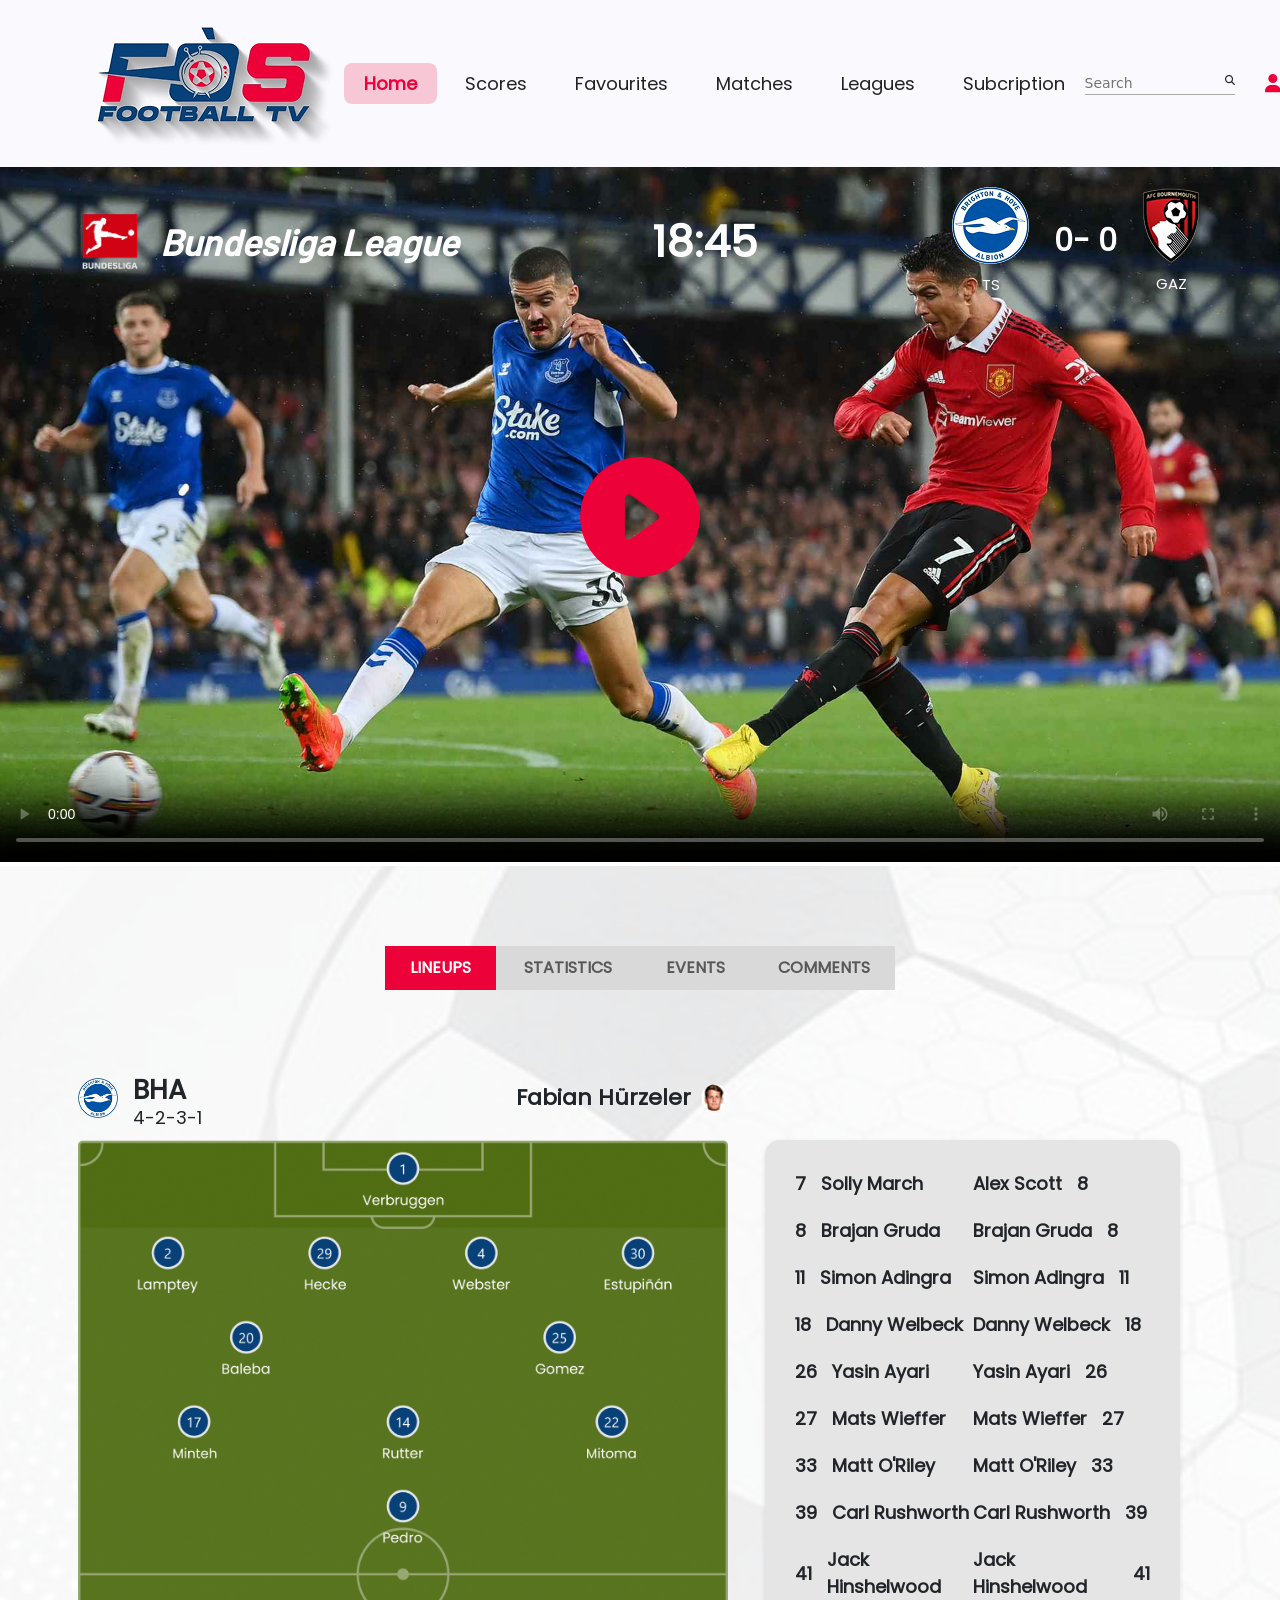
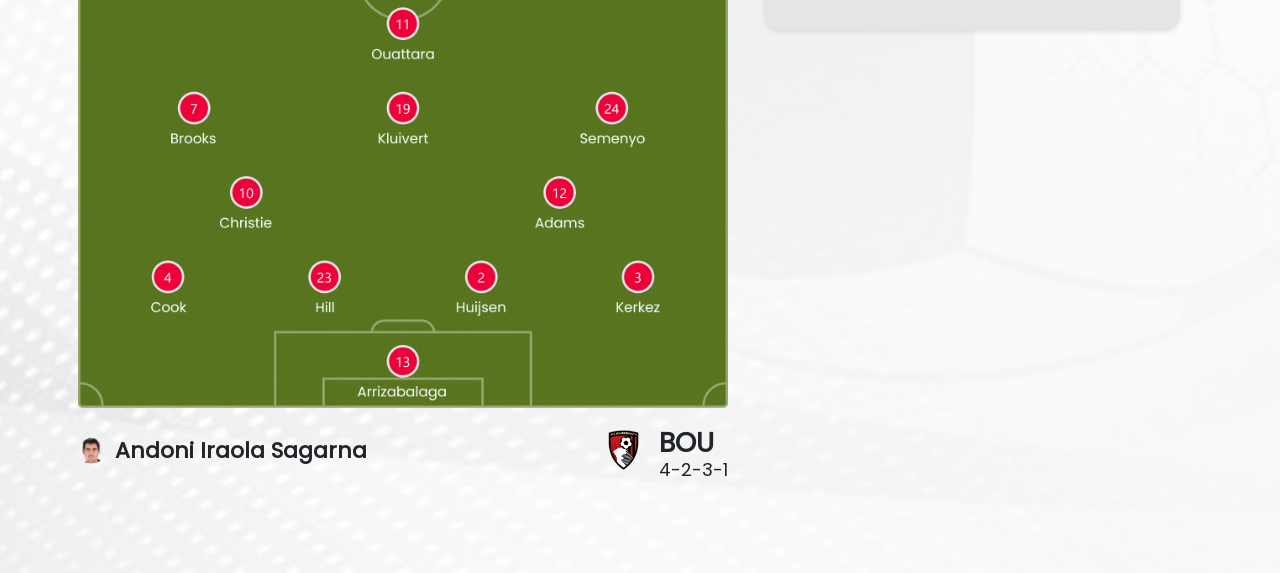
==== single-match.html @ 0f06f554 "added file" ====
<!DOCTYPE html>
<html lang="en">
  <head>
    <meta charset="UTF-8" />
    <meta name="viewport" content="width=device-width, initial-scale=1.0" />

    <title>Document</title>

    <link rel="stylesheet" href="./assets/css/slick.css" />
    <link rel="preconnect" href="https://fonts.googleapis.com" />
    <link rel="preconnect" href="https://fonts.gstatic.com" crossorigin />
    <link
      href="https://fonts.googleapis.com/css2?family=Inter:ital,opsz,wght@0,14..32,100..900;1,14..32,100..900&display=swap"
      rel="stylesheet"
    />
    <link
      rel="stylesheet"
      href="https://cdnjs.cloudflare.com/ajax/libs/font-awesome/6.6.0/css/all.min.css"
      integrity="sha512-Kc323vGBEqzTmouAECnVceyQqyqdsSiqLQISBL29aUW4U/M7pSPA/gEUZQqv1cwx4OnYxTxve5UMg5GT6L4JJg=="
      crossorigin="anonymous"
      referrerpolicy="no-referrer"
    />
    <link rel="stylesheet" href="./assets/css/bootstrap.min.css" />
    <link rel="stylesheet" href="./assets/css/style.css" />
    <link rel="stylesheet" href="./assets/css/responsive.css" />
  </head>
  <body>
    <main>
      <!-- header -->
      <header>
        <div class="container">
          <div class="header-container">
            <img
              src="./assets/images/football-logo.png"
              class="img-fluid"
              alt=""
            />
            <nav>
              <ul>
                <li class="active"><a href="">Home</a></li>
                <li><a href="">Scores</a></li>
                <li><a href="">Favourites</a></li>
                <li><a href="">Matches</a></li>
                <li><a href="">Leagues</a></li>
                <li><a href="">Subcription</a></li>
              </ul>
            </nav>
            <div class="search_area">
              <div class="position-relative">
                <input type="text" class="search-inp" placeholder="Search" />
                <i class="fa-solid fa-search abs-icon"></i>
              </div>
              <a href="" class="auth-login">
                <i class="fa-solid fa-user"></i>
                Login
              </a>
            </div>
          </div>
        </div>
      </header>

      <!-- hero banner -->
      <section class="hero_banner">
        <video
          src="./assets/images/football_video.mp4"
          poster="./assets/images/match.png"
          class="video-area"
          controls
        ></video>
        <!-- Score Area -->
        <div class="team-score-card">
          <div class="league_tournament">
            <img
              src="./assets/images/ger-2.png"
              class="img-fluid team-score-img"
              alt=""
            />
            <p class="tournament_score_name">Bundesliga League</p>
          </div>
          <p class="match_time">18:45</p>
          <div class="score_area">
            <!-- team 1 -->
            <div class="teams_info">
              <img
                src="./assets/images/score-team-1.png"
                class="img-fluid"
                alt=""
              />
              <span>TS</span>
            </div>
            <!-- goals area -->
            <div class="goals_area">
              <p class="goals_text"><span>0</span>- <span>0</span></p>
            </div>
            <!-- team 2 -->
            <div class="teams_info">
              <img
                src="./assets/images/score-team-2.png"
                class="img-fluid"
                alt=""
              />
              <span>GAZ</span>
            </div>
          </div>
        </div>

        <!-- play button -->
        <button class="play-btn"></button>
      </section>

      <!-- player lineups -->
      <section class="lineups_section">
        <div class="container">
          <div class="row">
            <div class="col-12">
              <div class="tabs-btn-2">
                <button class="active">Lineups</button>
                <button>Statistics</button>
                <button>Events</button>
                <button>Comments</button>
              </div>
            </div>
            <div class="col-lg-7 col-12">
              <div class="block_field">
                <div class="team_formation mb-4">
                  <div class="team_placement">
                    <img
                      src="./assets/images/score-team-1.png"
                      class="img-fluid formation_team_img"
                      alt=""
                    />
                    <div>
                      <p class="team_short_name">BHA</p>
                      <p class="team_field_setup">4-2-3-1</p>
                    </div>
                  </div>
                  <div class="player_detail_area">
                    <p class="player_name">Fabian Hürzeler</p>
                    <img
                      src="./assets/images/player-pic.png"
                      class="img-fluid player_img"
                      alt=""
                    />
                  </div>
                </div>
                <img
                  src="./assets/images/field.png"
                  class="field-img img-fluid mb-4"
                  alt=""
                />
                <div class="team_formation mb-4">
                  <div class="player_detail_area">
                    <img
                      src="./assets/images/player-2.png"
                      class="img-fluid player_img"
                      alt=""
                    />
                    <p class="player_name">Andoni Iraola Sagarna</p>
                  </div>
                  <div class="team_placement">
                    <img
                      src="./assets/images/score-team-2.png"
                      class="img-fluid formation_team_img"
                      alt=""
                    />
                    <div>
                      <p class="team_short_name">BOU</p>
                      <p class="team_field_setup">4-2-3-1</p>
                    </div>
                  </div>
                </div>
              </div>
            </div>
            <div class="col-lg-5 col-12 padding-column">
              <div class="combination_block">
                <ul class="players-list">
                  <li>
                    <span>7</span>
                    <span>Solly March</span>
                  </li>
                  <li>
                    <span>8</span>
                    <span>Brajan Gruda</span>
                  </li>
                  <li>
                    <span>11</span>
                    <span>Simon Adingra</span>
                  </li>
                  <li>
                    <span>18</span>
                    <span>Danny Welbeck</span>
                  </li>
                  <li>
                    <span>26</span>
                    <span>Yasin Ayari</span>
                  </li>
                  <li>
                    <span>27</span>
                    <span>Mats Wieffer</span>
                  </li>
                  <li>
                    <span>33</span>
                    <span>Matt O'Riley</span>
                  </li>
                  <li>
                    <span>39</span>
                    <span>Carl Rushworth</span>
                  </li>
                  <li>
                    <span>41</span>
                    <span>Jack Hinshelwood</span>
                  </li>
                </ul>
                <ul class="players-list">
                  <li>
                    <span>Alex Scott</span>
                    <span>8</span>
                  </li>
                  <li>
                    <span>Brajan Gruda</span>
                    <span>8</span>
                  </li>
                  <li>
                    <span>Simon Adingra</span>
                    <span>11</span>
                  </li>
                  <li>
                    <span>Danny Welbeck</span>
                    <span>18</span>
                  </li>
                  <li>
                    <span>Yasin Ayari</span>
                    <span>26</span>
                  </li>
                  <li>
                    <span>Mats Wieffer</span>
                    <span>27</span>
                  </li>
                  <li>
                    <span>Matt O'Riley</span>
                    <span>33</span>
                  </li>
                  <li>
                    <span>Carl Rushworth</span>
                    <span>39</span>
                  </li>
                  <li>
                    <span>Jack Hinshelwood</span>
                    <span>41</span>
                  </li>
                </ul>
              </div>
            </div>
          </div>
        </div>
      </section>
    </main>

    <script src="./assets/js/bootstrap.bundle.min.js"></script>
    <script src="./assets/js/jquery.min.js"></script>
    <script src="./assets/js/slick.min.js"></script>
    <script src="https://maxcdn.bootstrapcdn.com/bootstrap/3.2.0/js/bootstrap.min.js"></script>
    <script src="./assets/js/script.js"></script>
  </body>
</html>
---- assets/css/style.css ----
* {
  padding: 0;
  margin: 0;
  box-sizing: border-box;
}

html {
  font-size: 10px;
  overflow-x: hidden;
}
p,
ul {
  margin: 0;
  padding: 0;
}

@font-face {
  font-family: "poppins";
  src: url(../fonts/Poppins-Regular.ttf);
}

@font-face {
  font-family: "barlow";
  src: url(../fonts/Barlow-Medium.ttf);
}
@font-face {
  font-family: "poppins-bold";
  src: url(../fonts/Poppins-SemiBold.ttf);
}

:root {
  --poppin-font: "poppins";
  --poppin-font-2: "poppins-bold";
  --barlow-font: "barlow";
  --red-color: "#ec0139";
}

@media (min-width: 1600px) {
  .container {
    width: 100%;
    max-width: 1420px;
  }
}

/* matches section */

.matches-section {
  width: 100%;
  background-image: url(../images/football-img.jpg);
  padding: 80px 10px;
  background-position: center;
  background-size: cover;
  background-repeat: no-repeat;
  position: relative;
  z-index: 1;
}

.matches-section::after {
  content: "";
  position: absolute;
  height: 100%;
  width: 100%;
  left: 0;
  top: 0;
  background: #ffffffbd;
  z-index: -1;
}

.match-card {
  padding: 0 40px 30px;
  border: 2.18px solid var(--Red, #ec0139);
  box-shadow: 9px 10px 10.4px 0px #00000040;
  background: var(--Blue, #084178);
  border-radius: 8px;
  margin-right: 20px;
}

.back-image {
  width: 100%;
  position: absolute;
  left: 50%;
  top: 50%;
  transform: translate(-50%, -50%);
  z-index: -1;
}

.live-badge {
  display: flex;
  align-items: center;
  gap: 10px;
  background: var(--Blue, #084178);
  padding: 4px 18px;
  width: fit-content;
  color: #fff;
  font-family: var(--poppin-font);
  font-weight: 500;
  font-size: 20px;
  text-transform: uppercase;
  border-radius: 8px;
}

.heading-text {
  font-family: var(--barlow-font);
  font-weight: 800;
  font-style: italic;
  font-size: 70px;
  text-transform: uppercase;
}

.span-color {
  color: var(--Red, #ec0139) !important;
}

.bottom-para {
  font-family: var(--poppin-font-2);
  font-weight: 500;
  font-size: 22.5px;
}

.btn-area {
  display: flex;
  align-items: center;
  gap: 18px;
}

.btn-area button {
  border: 1px solid var(--Blue, #084178);
  padding: 8px 38px;
  font-family: var(--poppin-font);
  font-weight: 600;
  font-size: 20px;
  text-transform: uppercase;
  border-radius: 8px;
  background: transparent;
  color: #084178;
  opacity: 0.5;
}

.btn-area button.active {
  background: var(--Blue, #084178);
  border: 1.4px solid var(--Red, #ec0139);
  color: #fff;
  opacity: 1;
  transition: all 0.3s linear;
}

.btns-column {
  display: flex;
  justify-content: end;
  align-items: center;
}

.card-header {
  display: flex;
  justify-content: center;
}

.status-badge {
  display: flex;
  justify-content: center;
  width: 100px;
  background: var(--Red, #ec0139);
  padding: 5px 15px;
  font-family: "Inter", sans-serif;
  font-weight: 700;
  font-size: 12px;
  letter-spacing: 1px;
  text-transform: uppercase;
  border-bottom-right-radius: 8px;
  border-bottom-left-radius: 8px;
  color: #fff;
}

.card-matches-area {
  display: flex;
  align-items: center;
  justify-content: space-between;
}

.team-area {
  display: flex;
  flex-direction: column;
  align-items: center;
  gap: 20px;
}

.team-area img {
  height: 120px;
  width: 120px;
  object-fit: contain;
}

.team-name {
  font-family: "Inter", sans-serif;
  font-weight: 700;
  font-size: 15px;
  letter-spacing: 1px;
  color: #fff;
  text-transform: uppercase;
}

.date-area {
  font-family: "Inter", sans-serif;
  font-weight: 700;
  text-align: center;
  letter-spacing: 1px;
  color: #fff;
}
.hour-left-text {
  font-size: 17px;
  color: #fff;
  padding-bottom: 10px;
  border-bottom: 2px solid #fff;
}

.day-left-text {
  font-weight: 700;
  font-size: 12px;
}

/* matches section ends */

/* tournament section */

.tournament-section {
  position: relative;
  padding: 40px 10px;
  z-index: 1;
}

.stripe-img {
  position: absolute;
  top: 50%;
  width: 100%;
  left: 0;
  z-index: -1;
}

.side-bar {
  height: 100%;
  background: #084178;
  border-radius: 8px;
}

.sec-hd {
  font-family: var(--barlow-font);
  font-weight: 800;
  font-style: italic;
  font-size: 64px;
}

.side-bar-header {
  background: #ec0139;
  text-align: center;
  color: #fff;
  padding: 10px 30px;
  border-top-left-radius: 8px;
  border-top-right-radius: 8px;
  font-family: var(--barlow-font);
  font-weight: 700;
  font-style: italic;
  font-size: 18px;
  line-height: 48px;
  letter-spacing: 0%;
  vertical-align: middle;
  text-transform: uppercase;
}

.league-container {
  display: flex;
  align-items: center;
  gap: 20px;
  padding: 15px 20px;
  transition: all 0.3s ease-in;
}

.league-container:hover {
  background: #ec0139;
}

.img-leagues {
  height: 50px;
  width: 50px;
  object-fit: contain;
}

.content_container {
  display: flex;
  flex-direction: column;
}

.league_name {
  font-family: var(--poppin-font);
  font-weight: 600;
  font-size: 14px;
  color: #fff;
  letter-spacing: 1px;
  margin: 0;
}

.league_level {
  color: #d3d3d3;
  font-weight: 500;
}

.search_inp {
  width: 100%;
  padding: 12px 10px;
  border: 1px solid #b1b1b1;
  background: #efefef;
  border-radius: 8px;
  font-size: 14px;
}

.search_inp:focus {
  outline: 2px solid skyblue;
}

.column-details {
  padding: 0 40px;
}

.top_games_block {
  background: #fff;
  box-shadow: 0 0 1px gray;
  border-bottom-right-radius: 8px;
  border-bottom-left-radius: 8px;
}

.side-bar-header-2 {
  display: flex;
  justify-content: flex-start;
}

.game_area {
  display: flex;
  align-items: center;
  justify-content: space-between;
  padding: 10px 30px;
}

.border-class {
  border-bottom: 1px solid rgba(180, 180, 180, 0.685);
}

.border-class:nth-last-child(1) {
  border-bottom: none;
}

.logo_team_area {
  display: flex;
  align-items: center;
  gap: 20px;
}

.team_group {
  display: flex;
  flex-direction: column;
  gap: 10px;
}

.team_name_logo {
  display: flex;
  align-items: center;
  gap: 18px;
}

.img-leagues-2 {
  height: 28px;
  width: 28px;
  object-fit: contain;
}

.logo_game {
  width: 40px;
  height: 40px;
  object-fit: contain;
}

.team_name_logo span {
  font-family: var(--poppin-font);
  font-weight: 400;
  font-size: 16px;
  color: #373737;
}

.tournament_time {
  font-family: var(--poppin-font);
  font-weight: 400;
  font-size: 16px;
  color: #373737;
}

.side-bar-2 {
  background: #efefef;
}

.tab-area {
  display: flex;
  flex-direction: column;
}
.tab-area button {
  border: none;
  text-align: start;
  background: transparent;
  padding: 20px;
  color: #5a5a5a;
  font-family: var(--poppin-font);
  font-weight: 500;
  font-size: 18px;
}

.tab-area button.active {
  background: var(--Blue, #084178);
  box-shadow: 5px 6px 12.2px 0px #00000040;
  color: #fff;
}

.winner {
  font-weight: 700 !important;
}

.result-badge {
  background: var(--Blue, #084178);
  font-family: var(--poppin-font);
  font-weight: 600 !important;
  font-size: 12px;
  text-align: center;
  color: #fff !important;
  padding: 2px 15px;
  text-transform: uppercase;
  border-radius: 5px;
  margin-left: 20px;
}

.icon-search {
  position: absolute;
  right: 20px;
  top: 35%;
  transform: translateY(-50%);
  font-size: 15px;
  color: #b1b1b1;
}
/* tournament section ends */

/* single page */

/* header */

header {
  padding: 10px;
  background: #faf9fe;
  width: 100%;
}

.header-container {
  display: flex;
  align-items: center;
  justify-content: space-between;
}

nav ul {
  display: flex;
  align-items: center;
  gap: 8px;
}

nav ul li {
  list-style: none;
  padding: 7px 20px;
  border-radius: 8px;
}

nav ul li a {
  font-family: var(--poppin-font);
  font-weight: 500;
  font-size: 18px;
  text-decoration: none;
  color: #222222;
}

nav ul li.active {
  background: #ec013933;
}

nav ul li.active a {
  color: var(--Red, #ec0139);
  font-family: var(--poppin-font);
  font-weight: 700;
  font-size: 18px;
}
.search_area {
  display: flex;
  align-items: center;
  gap: 30px;
}
.search-inp {
  border: none;
  width: 150px;
  border-bottom: 1px solid #a8a8a8;
  background: none;
  font-size: 14px;
  color: #656565;
  outline: none;
}

.abs-icon {
  position: absolute;
  right: 0;
  bottom: 10px;
}
.auth-login {
  display: flex;
  gap: 10px;
  align-items: center;
  font-family: var(--poppin-font);
  font-weight: 500;
  font-size: 18px;
  text-decoration: none;
  color: #ec0139;
}

/* hero banner */
.video-area {
  width: 100%;
}
.hero_banner {
  position: relative;
}
.team-score-card {
  width: 100%;
  position: absolute;
  top: 10px;
  display: flex;
  align-items: center;
  justify-content: space-between;
  padding: 10px 80px;
}

.team-score-img {
  height: 60px;
  width: 60px;
  object-fit: contain;
}
.league_tournament {
  display: flex;
  align-items: center;
  gap: 20px;
}
.tournament_score_name {
  font-family: var(--barlow-font);
  font-weight: 700;
  font-style: italic;
  font-size: 36px;
  color: #fff;
}

.match_time {
  font-family: var(--poppin-font);
  font-weight: 600;
  font-size: 43px;
  color: #fff;
}
.score_area {
  display: flex;
  align-items: center;
  gap: 25px;
}

.teams_info {
  display: flex;
  flex-direction: column;
  align-items: center;
  gap: 10px;
}

.teams_info span {
  font-family: var(--poppin-font);
  font-size: 15px;
  color: #fff;
}

.goals_text {
  font-family: var(--poppin-font);
  font-weight: 600;
  font-size: 30px;
  color: #fff;
}

.play-btn {
  position: absolute;
  top: 50%;
  left: 50%;
  transform: translate(-50%, -50%);
  height: 120px;
  width: 120px;
  border-radius: 50%;
  border: none;
  background-image: url(../images/play-btn-img.png);
  background-position: center;
  background-size: cover;
  background-color: transparent;
}

/* team lineups section */
.lineups_section {
  width: 100%;
  background-image: url(../images//football-sec-2.png);
  padding: 80px 10px;
  background-position: center;
  background-size: cover;
  background-repeat: no-repeat;
  position: relative;
  z-index: 1;
}

.team_formation {
  display: flex;
  align-items: center;
  justify-content: space-between;
}

.team_placement {
  display: flex;
  align-items: center;
  gap: 15px;
}
.formation_team_img {
  height: 40px;
  width: 40px;
  object-fit: contain;
}

.team_short_name {
  font-family: var(--poppin-font);
  font-weight: 600;
  font-size: 27px;
}

.team_field_setup {
  font-family: var(--poppin-font);
  font-weight: 400;
  font-size: 18px;
  line-height: 0.8;
}

.player_detail_area {
  display: flex;
  align-items: center;
  gap: 10px;
}

.player_name {
  font-family: var(--poppin-font);
  font-weight: 600;
  font-size: 22px;
}

.player_img {
  height: 27px;
  width: 27px;
  border-radius: 50%;
}
.field-img {
  width: 100%;
}

.tabs-btn-2 {
  background: #d9d9d9;
  margin: auto;
  width: fit-content;
}

.tabs-btn-2 button {
  padding: 10px 25px;
  background: transparent;
  border: none;
  font-family: var(--poppin-font);
  font-weight: 600;
  font-size: 16px;
  color: #585858;
  text-transform: uppercase;
}

.tabs-btn-2 button.active {
  background: var(--Red, #ec0139);
  color: #fff;
}

.tabs-btn-2 {
  margin-bottom: 80px;
}

.combination_block {
  display: flex;
  justify-content: space-between;
  box-shadow: 0px 1.78px 3.55px -1.78px #0000001a;
  box-shadow: 0px 1.78px 5.33px 0px #0000001a;
  background: #e6e5e5;
  padding: 20px 30px;
  border-radius: 15px;
}

.padding-column {
  padding: 70px 30px;
}

.players-list li {
  display: flex;
  align-items: center;
  gap: 15px;
  list-style: none;
  font-family: var(--poppin-font);
  font-weight: 600;
  font-size: 18px;
  padding: 10px 0;
}
/* single page */
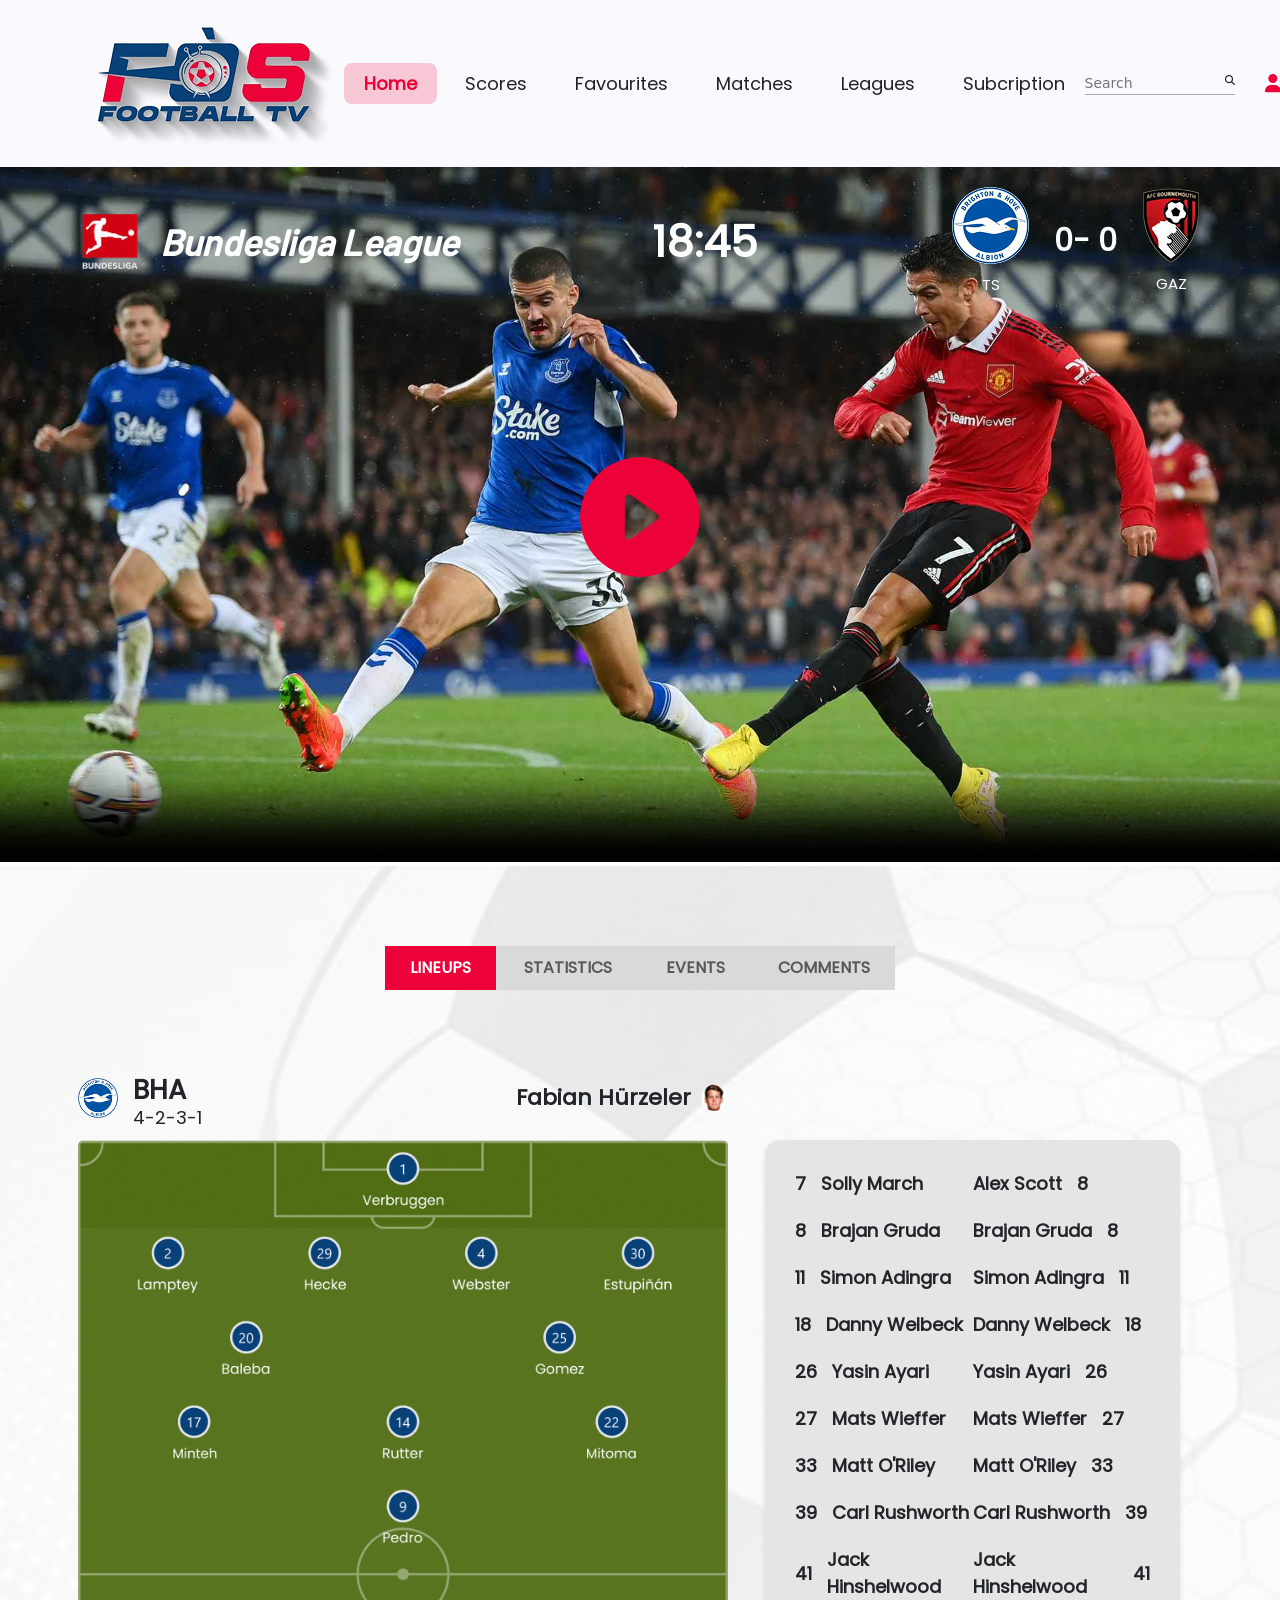
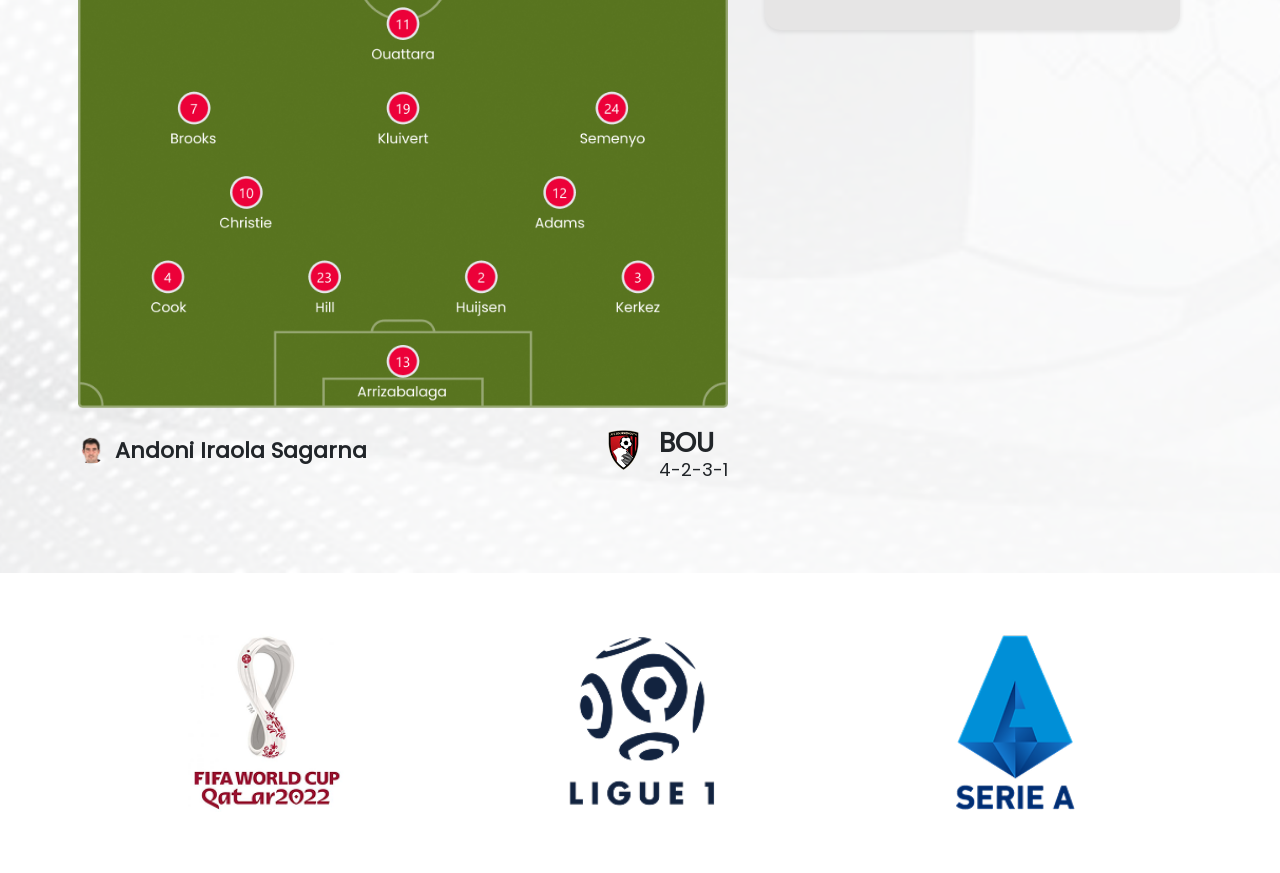
==== commit 42fb70aa: "add brand section" ====
--- a/single-match.html
+++ b/single-match.html
@@ -254,6 +254,20 @@
           </div>
         </div>
       </section>
+
+      <!-- brand -->
+      <section class="brand_section">
+        <div class="brand-slider">
+            <img src="./assets/images/bundesliga.png" class="img-fluid brand-img" alt="" />
+            <img src="./assets/images/fifa-world-cup-qatar-20229564.png" class="img-fluid brand-img" alt="" />
+            <img src="./assets/images/ligue-brand.png" class="img-fluid brand-img" alt="" />
+            <img src="./assets/images/series-a-brand.png" class="img-fluid brand-img" alt="" />
+            <img src="./assets/images/laliga-brand.png" class="img-fluid brand-img" alt="" />
+            <img src="./assets/images/ligue-brand.png" class="img-fluid brand-img" alt="" />
+            <img src="./assets/images/bundesliga.png" class="img-fluid brand-img" alt="" />
+            <img src="./assets/images/fifa-world-cup-qatar-20229564.png" class="img-fluid brand-img" alt="" />
+        </div>
+      </section>
     </main>
 
     <script src="./assets/js/bootstrap.bundle.min.js"></script>
--- a/assets/css/style.css
+++ b/assets/css/style.css
@@ -715,4 +715,14 @@
   font-size: 18px;
   padding: 10px 0;
 }
+
+.brand_section {
+  padding: 60px 80px;
+}
+
+.brand-img {
+  height: 180px;
+  width: 220px;
+  object-fit: contain;
+}
 /* single page */
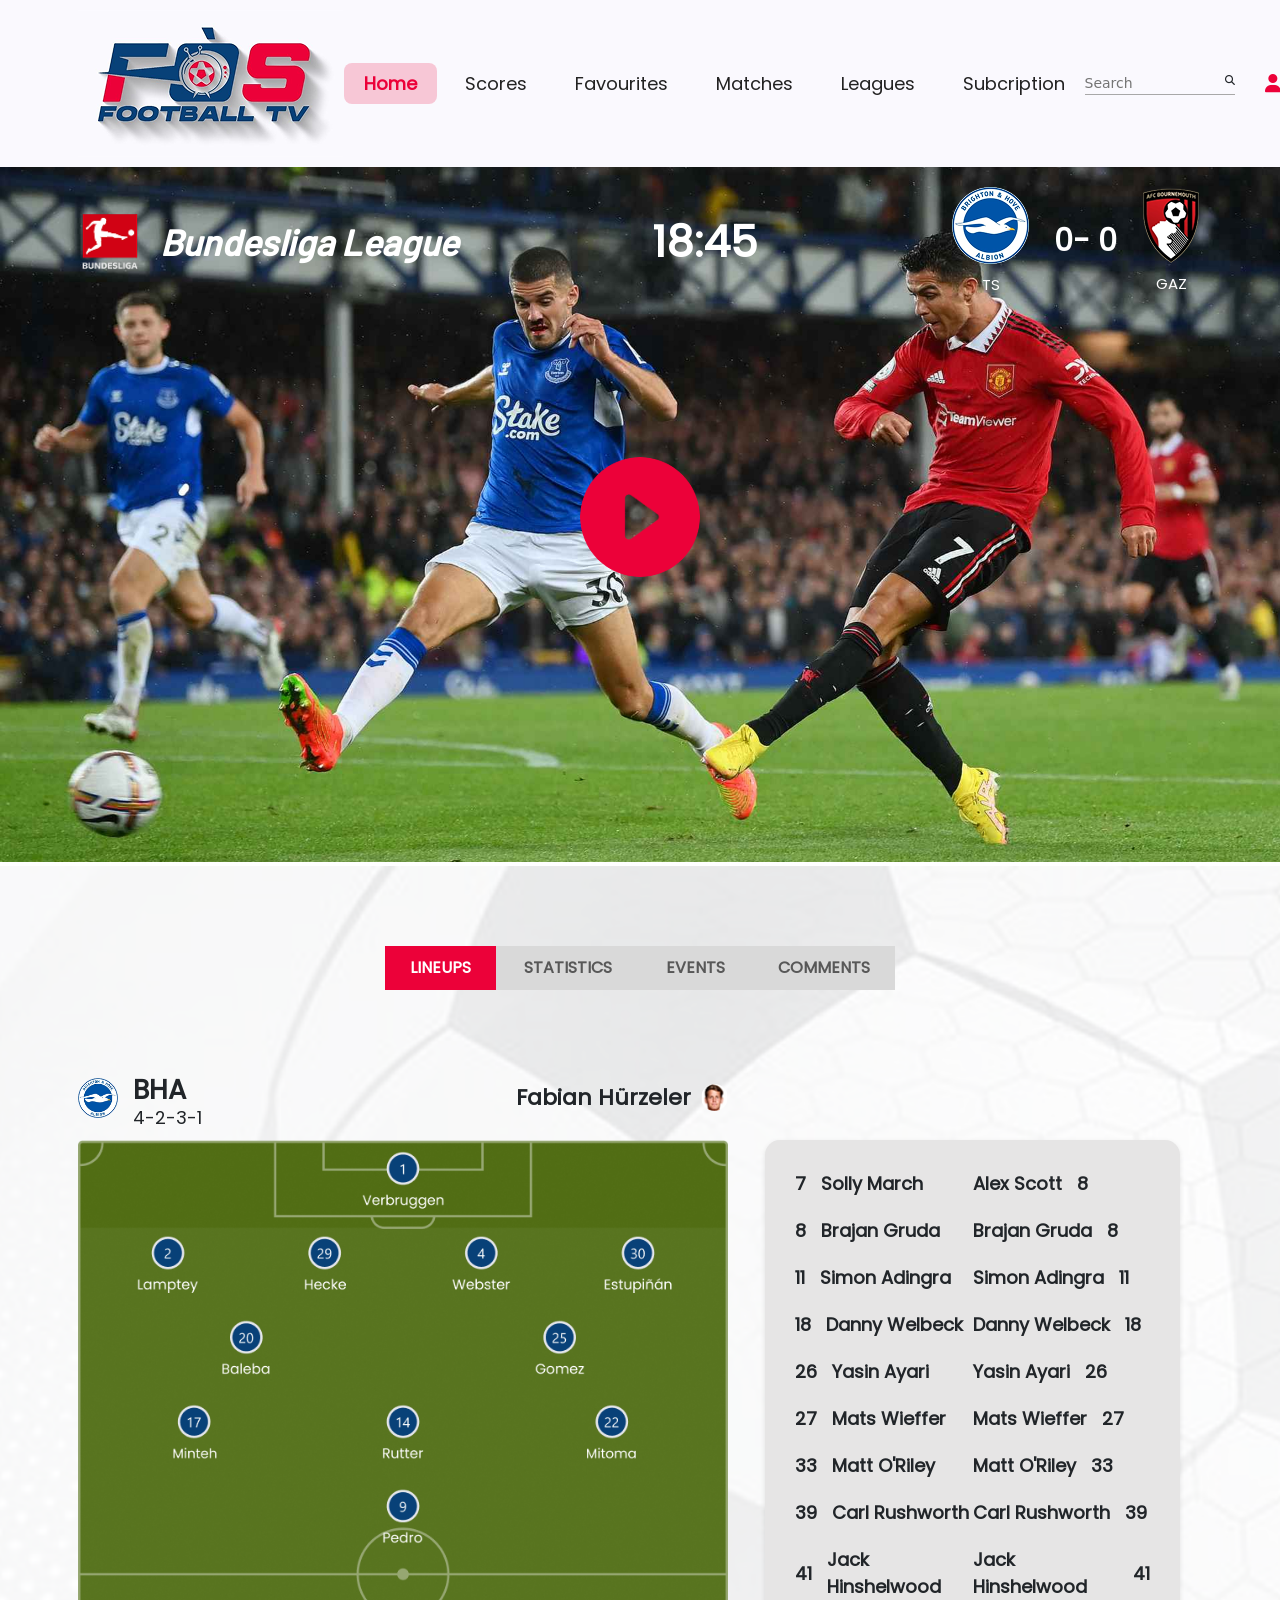
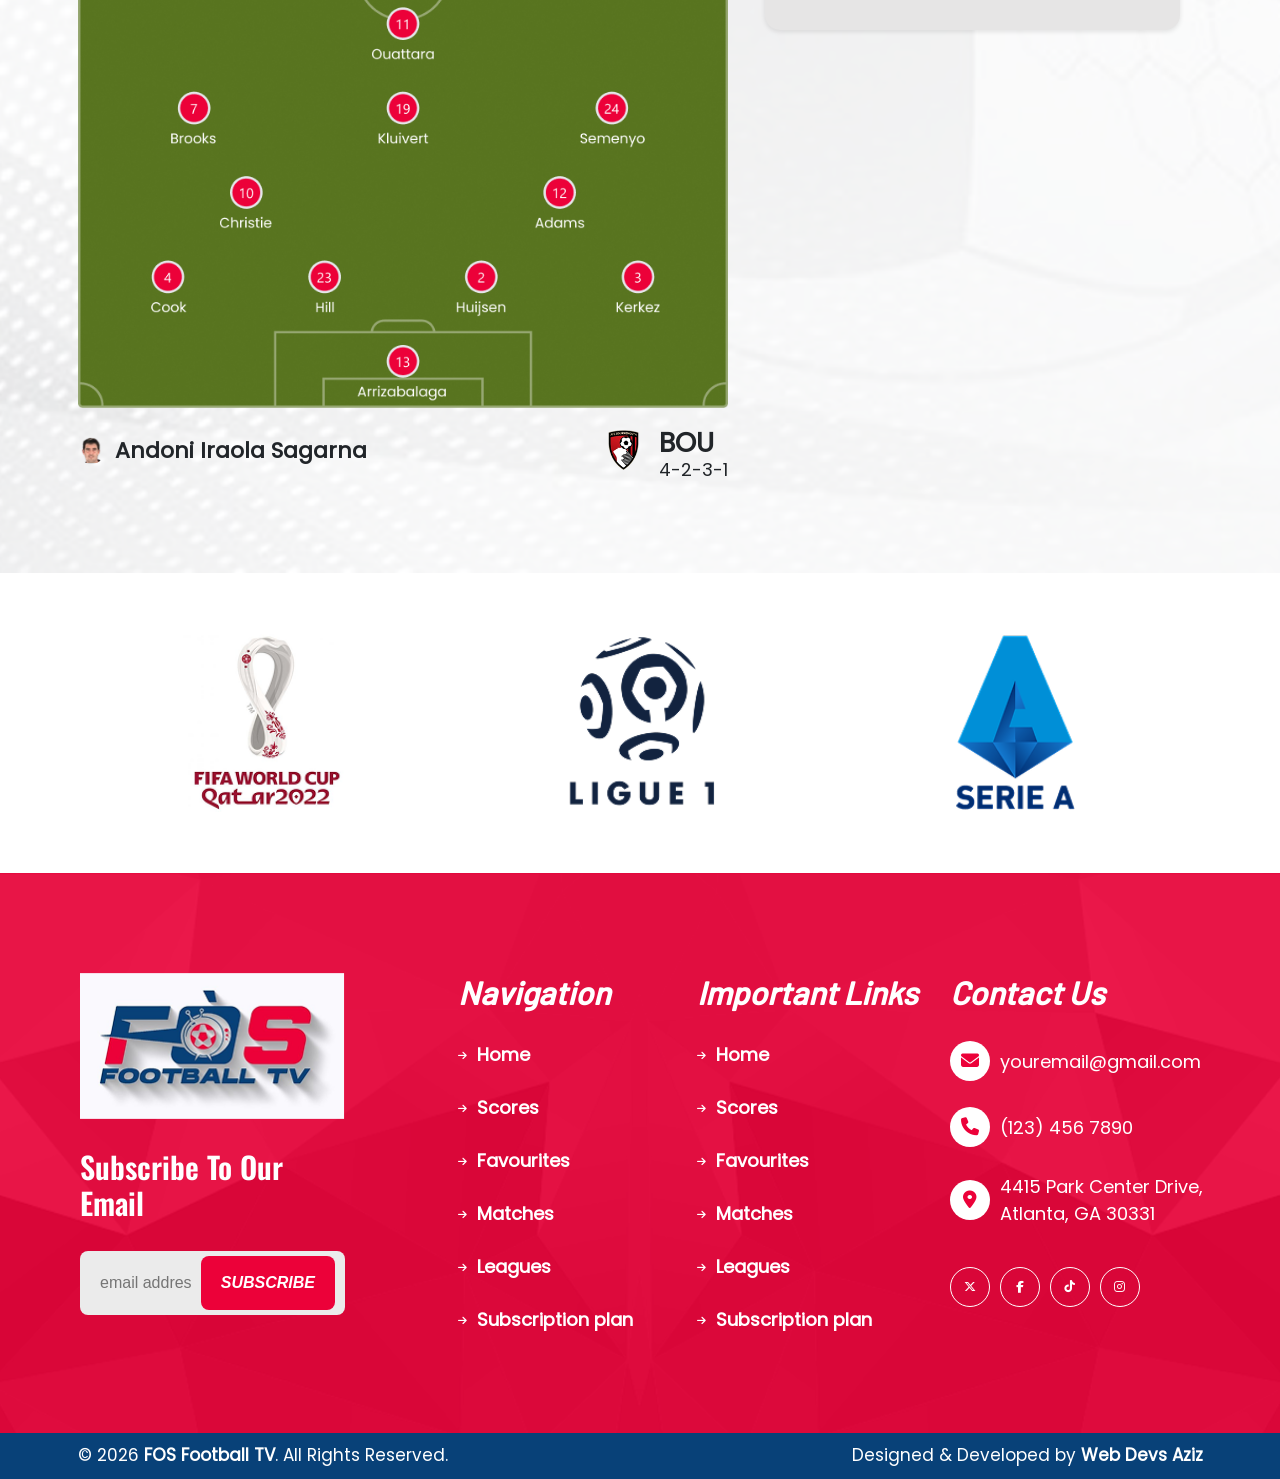
==== commit 425cf595: "added changes" ====
--- a/single-match.html
+++ b/single-match.html
@@ -11,6 +11,10 @@
     <link rel="preconnect" href="https://fonts.gstatic.com" crossorigin />
     <link
       href="https://fonts.googleapis.com/css2?family=Inter:ital,opsz,wght@0,14..32,100..900;1,14..32,100..900&display=swap"
+      rel="stylesheet"
+    />
+    <link
+      href="https://fonts.googleapis.com/css2?family=Oswald:wght@200..700&display=swap"
       rel="stylesheet"
     />
     <link
@@ -65,7 +69,6 @@
           src="./assets/images/football_video.mp4"
           poster="./assets/images/match.png"
           class="video-area"
-          controls
         ></video>
         <!-- Score Area -->
         <div class="team-score-card">
@@ -106,6 +109,10 @@
 
         <!-- play button -->
         <button class="play-btn"></button>
+
+        <div class="audio_player">
+
+        </div>
       </section>
 
       <!-- player lineups -->
@@ -258,16 +265,220 @@
       <!-- brand -->
       <section class="brand_section">
         <div class="brand-slider">
-            <img src="./assets/images/bundesliga.png" class="img-fluid brand-img" alt="" />
-            <img src="./assets/images/fifa-world-cup-qatar-20229564.png" class="img-fluid brand-img" alt="" />
-            <img src="./assets/images/ligue-brand.png" class="img-fluid brand-img" alt="" />
-            <img src="./assets/images/series-a-brand.png" class="img-fluid brand-img" alt="" />
-            <img src="./assets/images/laliga-brand.png" class="img-fluid brand-img" alt="" />
-            <img src="./assets/images/ligue-brand.png" class="img-fluid brand-img" alt="" />
-            <img src="./assets/images/bundesliga.png" class="img-fluid brand-img" alt="" />
-            <img src="./assets/images/fifa-world-cup-qatar-20229564.png" class="img-fluid brand-img" alt="" />
+          <img
+            src="./assets/images/bundesliga.png"
+            class="img-fluid brand-img"
+            alt=""
+          />
+          <img
+            src="./assets/images/fifa-world-cup-qatar-20229564.png"
+            class="img-fluid brand-img"
+            alt=""
+          />
+          <img
+            src="./assets/images/ligue-brand.png"
+            class="img-fluid brand-img"
+            alt=""
+          />
+          <img
+            src="./assets/images/series-a-brand.png"
+            class="img-fluid brand-img"
+            alt=""
+          />
+          <img
+            src="./assets/images/laliga-brand.png"
+            class="img-fluid brand-img"
+            alt=""
+          />
+          <img
+            src="./assets/images/ligue-brand.png"
+            class="img-fluid brand-img"
+            alt=""
+          />
+          <img
+            src="./assets/images/bundesliga.png"
+            class="img-fluid brand-img"
+            alt=""
+          />
+          <img
+            src="./assets/images/fifa-world-cup-qatar-20229564.png"
+            class="img-fluid brand-img"
+            alt=""
+          />
         </div>
       </section>
+
+      <!-- footer -->
+      <footer>
+        <div class="footer-main">
+          <div class="container">
+            <div class="row">
+              <div class="col-lg-3 columns-ft">
+                <img
+                  src="./assets/images/football-logo.png"
+                  class="img-fluid mb-5"
+                  alt=""
+                />
+                <h4 class="sub-hd mb-5">Subscribe to Our Email</h4>
+                <form>
+                  <div class="input-footer">
+                    <input type="email" placeholder="email address" required />
+                    <button>Subscribe</button>
+                  </div>
+                </form>
+              </div>
+              <div class="col-lg-3 column-position">
+                <div>
+                  <h3 class="ft-col-hd mb-5">Navigation</h3>
+                  <ul class="ft-nav-links">
+                    <li>
+                      <a href=""
+                        ><i class="fa-solid fa-arrow-right"></i>
+                        <span>Home</span></a
+                      >
+                    </li>
+                    <li>
+                      <a href=""
+                        ><i class="fa-solid fa-arrow-right"></i>
+                        <span>Scores</span></a
+                      >
+                    </li>
+                    <li>
+                      <a href=""
+                        ><i class="fa-solid fa-arrow-right"></i>
+                        <span>Favourites</span></a
+                      >
+                    </li>
+                    <li>
+                      <a href=""
+                        ><i class="fa-solid fa-arrow-right"></i>
+                        <span>Matches</span></a
+                      >
+                    </li>
+                    <li>
+                      <a href=""
+                        ><i class="fa-solid fa-arrow-right"></i>
+                        <span>Leagues</span></a
+                      >
+                    </li>
+                    <li>
+                      <a href=""
+                        ><i class="fa-solid fa-arrow-right"></i>
+                        <span>Subscription plan</span></a
+                      >
+                    </li>
+                  </ul>
+                </div>
+              </div>
+              <div class="col-lg-3 column-position">
+                <div>
+                  <h3 class="ft-col-hd mb-5">Important Links</h3>
+                  <ul class="ft-nav-links">
+                    <li>
+                      <a href=""
+                        ><i class="fa-solid fa-arrow-right"></i>
+                        <span>Home</span></a
+                      >
+                    </li>
+                    <li>
+                      <a href=""
+                        ><i class="fa-solid fa-arrow-right"></i>
+                        <span>Scores</span></a
+                      >
+                    </li>
+                    <li>
+                      <a href=""
+                        ><i class="fa-solid fa-arrow-right"></i>
+                        <span>Favourites</span></a
+                      >
+                    </li>
+                    <li>
+                      <a href=""
+                        ><i class="fa-solid fa-arrow-right"></i>
+                        <span>Matches</span></a
+                      >
+                    </li>
+                    <li>
+                      <a href=""
+                        ><i class="fa-solid fa-arrow-right"></i>
+                        <span>Leagues</span></a
+                      >
+                    </li>
+                    <li>
+                      <a href=""
+                        ><i class="fa-solid fa-arrow-right"></i>
+                        <span>Subscription plan</span></a
+                      >
+                    </li>
+                  </ul>
+                </div>
+              </div>
+              <div class="col-lg-3 column-position">
+                <div>
+                  <h3 class="ft-col-hd mb-5">Contact Us</h3>
+                  <ul class="ft-nav-links ft-nav-links-2">
+                    <li>
+                      <a href="mailto:youremail@gmail.com">
+                        <span class="icon-social"
+                          ><i class="fa-solid fa-envelope"></i
+                        ></span>
+                        <span>youremail@gmail.com</span>
+                      </a>
+                    </li>
+                    <li>
+                      <a href="tel:(123) 456 7890">
+                        <span class="icon-social"
+                          ><i class="fa-solid fa-phone"></i
+                        ></span>
+                        <span>(123) 456 7890</span>
+                      </a>
+                    </li>
+                    <li>
+                      <a href="">
+                        <span class="icon-social"
+                          ><i class="fa-solid fa-location-dot"></i
+                        ></span>
+                        <span
+                          >4415 Park Center Drive,<br />
+                          Atlanta, GA 30331</span
+                        >
+                      </a>
+                    </li>
+                  </ul>
+                  <div class="social-icons-list">
+                    <a href=""><i class="fa-brands fa-x-twitter"></i></a>
+                    <a href=""><i class="fa-brands fa-facebook-f"></i></a>
+                    <a href=""><i class="fa-brands fa-tiktok"></i></a>
+                    <a href=""><i class="fa-brands fa-instagram"></i></a>
+                  </div>
+                </div>
+              </div>
+            </div>
+          </div>
+        </div>
+        <div class="footer-bottom">
+          <div class="container">
+            <div class="row">
+              <div class="col-12">
+                <div class="footer-bottom-row">
+                  <p class="footer-bt-text">
+                    ©
+                    <script>
+                      document.write(new Date().getFullYear());
+                    </script>
+                    <span class="span-text-2">FOS Football TV</span>. All Rights
+                    Reserved.
+                  </p>
+                  <p class="footer-bt-text">
+                    Designed & Developed by
+                    <span class="span-text-2">Web Devs Aziz</span>
+                  </p>
+                </div>
+              </div>
+            </div>
+          </div>
+        </div>
+      </footer>
     </main>
 
     <script src="./assets/js/bootstrap.bundle.min.js"></script>
--- a/assets/css/style.css
+++ b/assets/css/style.css
@@ -8,6 +8,7 @@
   font-size: 10px;
   overflow-x: hidden;
 }
+
 p,
 ul {
   margin: 0;
@@ -725,4 +726,156 @@
   width: 220px;
   object-fit: contain;
 }
-/* single page */
+
+/* footer */
+.footer-main {
+  padding: 100px 0;
+  background: var(--Red, #ec0139);
+  background-image: url(../images/bg-pattern.png.png);
+  background-size: cover;
+  background-position: bottom;
+}
+
+.sub-hd {
+  font-family: "Oswald", sans-serif;
+  font-weight: 600;
+  font-size: 30px;
+  text-transform: capitalize;
+  color: #fff;
+}
+
+.input-footer {
+  display: flex;
+  align-items: center;
+  gap: 10px;
+  background: #ebebeb;
+  padding: 5px 10px;
+  padding-left: 20px;
+  border-radius: 8px;
+}
+.input-footer input {
+  height: 48px;
+  width: 80%;
+  font-size: 16px;
+  font-weight: 400;
+  font-family: sans-serif;
+  border: none;
+  outline: none;
+  background: transparent;
+}
+
+.input-footer button {
+  background: var(--Red, #ec0139);
+  padding: 15px 20px;
+  border: none;
+  border-radius: 8px;
+  font-family: sans-serif;
+  font-weight: 800;
+  font-style: italic;
+  font-size: 16px;
+  text-transform: uppercase;
+  color: #fff;
+}
+.columns-ft {
+  padding: 0 10px;
+}
+.ft-col-hd {
+  font-family: var(--barlow-font);
+  font-weight: 700;
+  font-style: italic;
+  font-size: 32px;
+  color: #fff;
+}
+.ft-nav-links {
+  display: flex;
+  flex-direction: column;
+  gap: 26px;
+}
+.ft-nav-links li {
+  list-style: none;
+}
+
+.ft-nav-links li a {
+  display: flex;
+  align-items: center;
+  gap: 10px;
+  font-family: var(--poppin-font);
+  font-weight: 600;
+  font-size: 18px;
+  color: #fff;
+  text-decoration: none;
+}
+
+.ft-nav-links-2 li a {
+  font-weight: 400 !important;
+}
+
+.ft-nav-links li a i {
+  font-size: 10px;
+}
+
+.icon-social {
+  background: #fff;
+  height: 40px;
+  width: 40px;
+  border-radius: 50%;
+  display: flex;
+  align-items: center;
+  justify-content: center;
+  color: var(--Red, #ec0139);
+}
+
+.icon-social i {
+  font-size: 18px !important;
+}
+
+.social-icons-list {
+  display: flex;
+  align-items: center;
+  gap: 10px;
+  margin-top: 40px;
+}
+
+.social-icons-list a {
+  display: flex;
+  align-items: center;
+  justify-content: center;
+  height: 40px;
+  width: 40px;
+  border: 1px solid #fff;
+  border-radius: 50%;
+  color: #fff;
+  font-size: 12px;
+  text-decoration: none;
+}
+
+.column-position {
+  display: flex;
+  flex-direction: column;
+  align-items: end;
+}
+
+.footer-bottom {
+  background: var(--Blue, #084178);
+  padding: 10px 0;
+}
+
+.footer-bt-text {
+  font-family: var(--poppin-font);
+  font-weight: 300;
+  font-size: 17px;
+  color: #fff;
+}
+
+.footer-bt-text .span-text-2 {
+  font-weight: 700 !important;
+}
+
+.footer-bottom-row {
+  display: flex;
+  align-items: center;
+  justify-content: space-between;
+}
+
+
+/* single page ends */
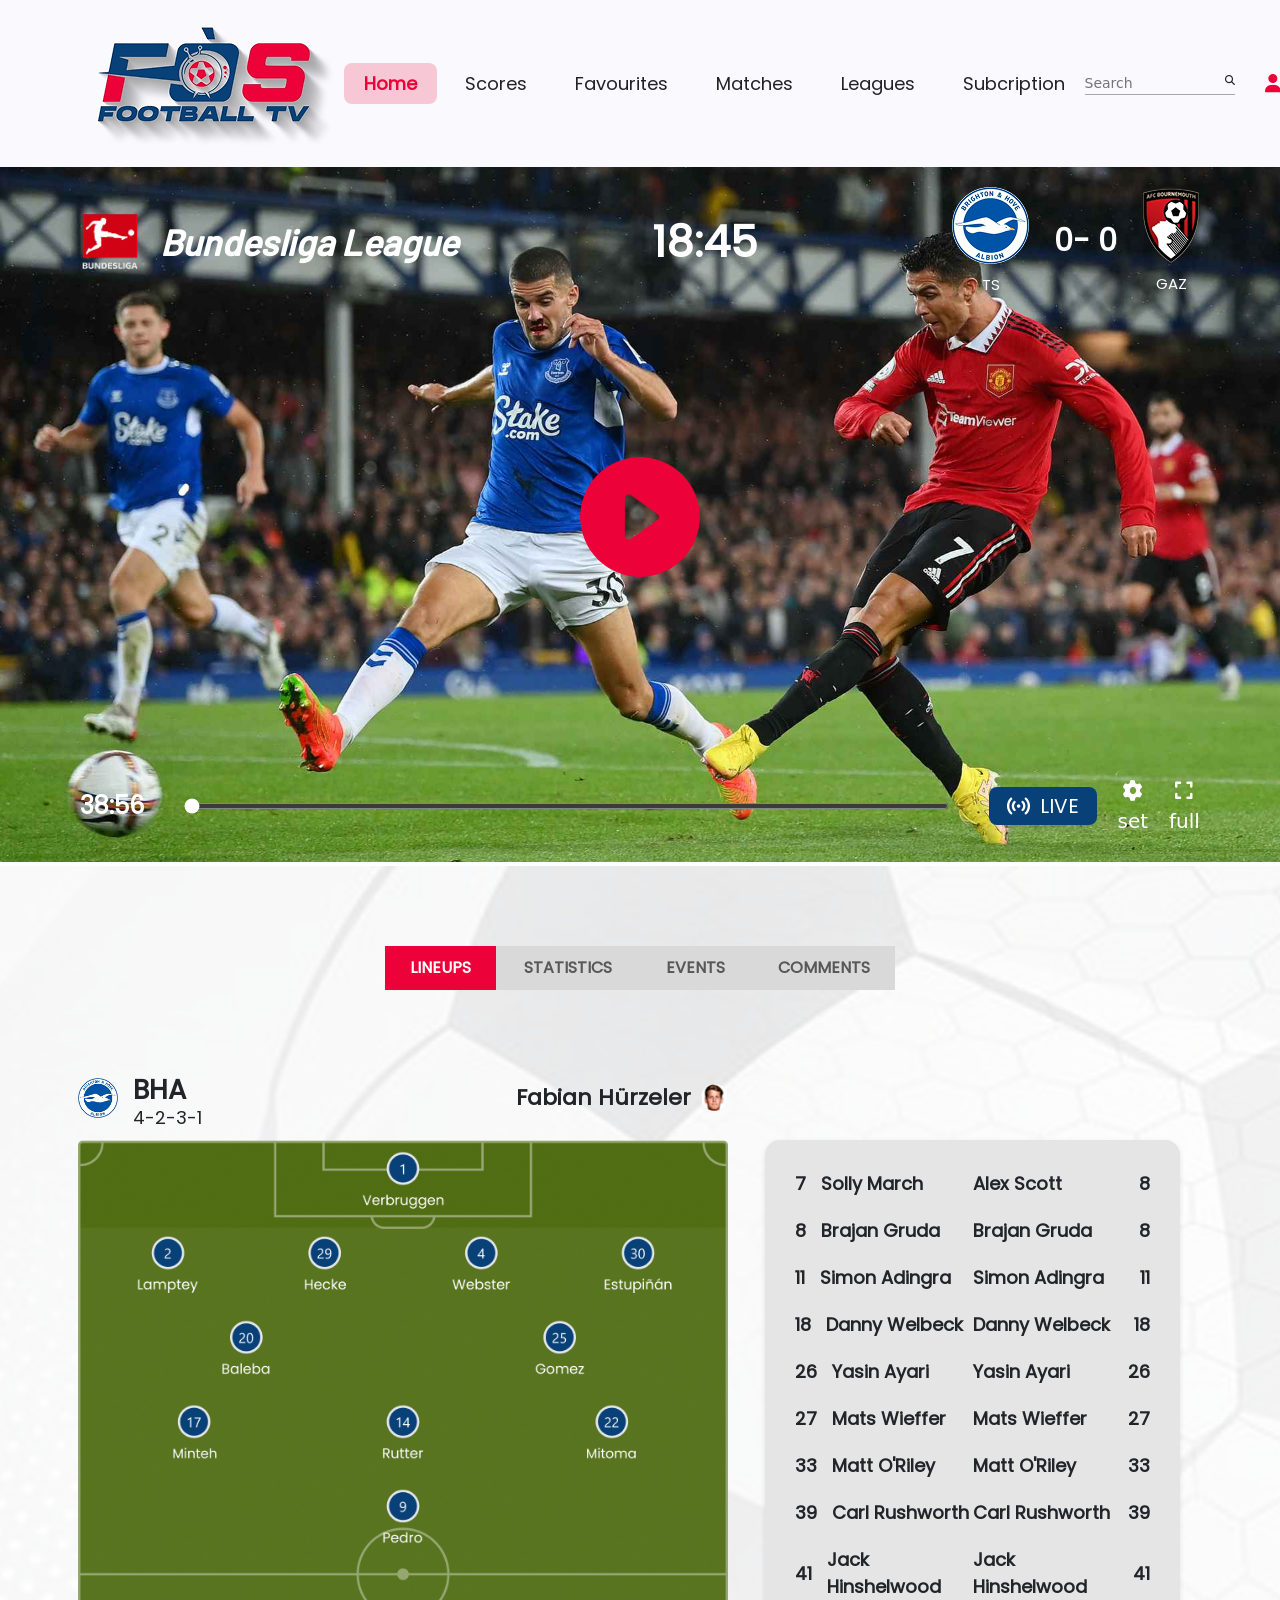
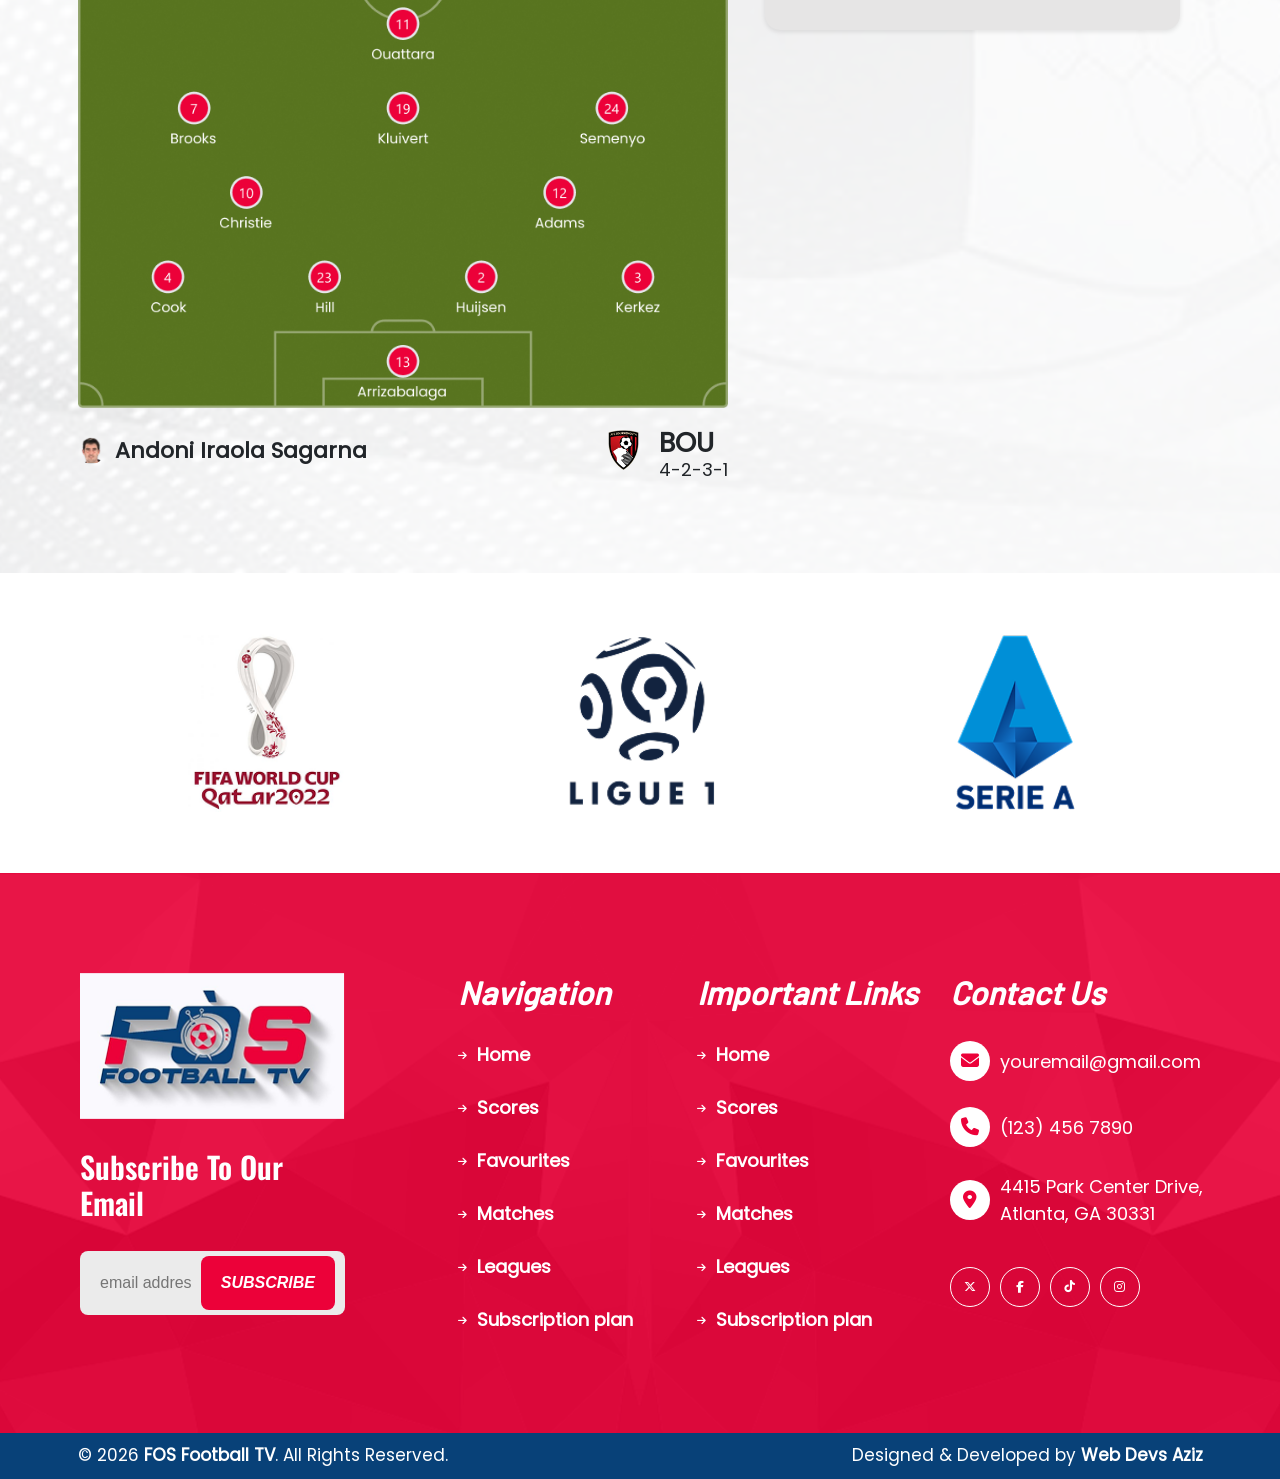
==== commit cffaf0a3: "file updated" ====
--- a/single-match.html
+++ b/single-match.html
@@ -108,10 +108,26 @@
         </div>
 
         <!-- play button -->
-        <button class="play-btn"></button>
+        <button class="play-btn active"></button>
 
         <div class="audio_player">
-
+          <p class="time_audio">38:56</p>
+          <input type="range" name="" value="0" class="range_inp" id="" />
+          <div class="group-area-2">
+            <button class="live-badge live-btn">
+              <img src="./assets/images/signal.png" alt="" />
+              <span>Live</span>
+            </button>
+            <div class="position-relative">
+              <button class="setting-btn"><i class="fa-solid fa-gear"></i>set</button>
+              <div class="setting-drp">
+                <button class="download-video">Download Video</button>
+              </div>
+            </div>
+            <button class="expand">
+              <i class="fa-solid fa-expand"></i>full
+            </button>
+          </div>
         </div>
       </section>
 
@@ -178,7 +194,7 @@
                 </div>
               </div>
             </div>
-            <div class="col-lg-5 col-12 padding-column">
+            <div class="col-lg-5 col-12 padding-column ">
               <div class="combination_block">
                 <ul class="players-list">
                   <li>
@@ -218,7 +234,7 @@
                     <span>Jack Hinshelwood</span>
                   </li>
                 </ul>
-                <ul class="players-list">
+                <ul class="players-list players-list-2">
                   <li>
                     <span>Alex Scott</span>
                     <span>8</span>
--- a/assets/css/style.css
+++ b/assets/css/style.css
@@ -89,7 +89,7 @@
   display: flex;
   align-items: center;
   gap: 10px;
-  background: var(--Blue, #084178);
+  background: var(--Blue, #084178) !important;
   padding: 4px 18px;
   width: fit-content;
   color: #fff;
@@ -525,6 +525,37 @@
 .video-area {
   width: 100%;
 }
+
+.video-area:hover .play-btn {
+  display: block !important;
+}
+
+.setting-drp {
+  display: none;
+  position: absolute;
+  top: -60px;
+  left: -40px;
+  background: #fff;
+  width: 150px;
+  border-radius: 10px;
+  padding: 10px;
+}
+
+.setting-drp.active{
+  display: block !important;
+}
+
+.setting-drp button {
+  width: 100%;
+  color: #000 !important;
+  background: transparent;
+  font-size: 14px !important;
+  font-family: var(--barlow-font);
+  font-weight: 500;
+  display: flex;
+  justify-content: center;
+  align-items: center;
+}
 .hero_banner {
   position: relative;
 }
@@ -589,6 +620,7 @@
 }
 
 .play-btn {
+  display: none;
   position: absolute;
   top: 50%;
   left: 50%;
@@ -717,6 +749,11 @@
   padding: 10px 0;
 }
 
+
+.players-list-2 li{
+  justify-content: space-between;
+}
+
 .brand_section {
   padding: 60px 80px;
 }
@@ -877,5 +914,45 @@
   justify-content: space-between;
 }
 
+.audio_player {
+  position: absolute;
+  width: 100%;
+  bottom: 20px;
+  display: flex;
+  align-items: center;
+  gap: 40px;
+  padding: 10px 80px;
+}
+
+input[type="range"] {
+  width: 80%;
+  height: 6px;
+  cursor: pointer;
+  accent-color: #fff;
+}
+
+.group-area-2 {
+  display: flex;
+  align-items: center;
+  gap: 20px;
+}
+
+.group-area-2 button {
+  background: none;
+  border: none;
+  color: #fff;
+  font-size: 20px;
+}
+
+.time_audio {
+  font-family: var(--poppin-font);
+  font-weight: 700;
+  font-size: 24px;
+  color: #fff;
+}
+
+.play-btn.active {
+  display: block;
+}
 
 /* single page ends */
--- a/assets/css/responsive.css
+++ b/assets/css/responsive.css
@@ -0,0 +1,101 @@
+@media (max-width: 1600px) {
+  .heading-text {
+    font-size: 60px;
+  }
+}
+
+@media (max-width: 1399px) {
+  .heading-text {
+    font-size: 55px;
+  }
+  .bottom-para {
+    font-size: 20px;
+  }
+  .btn-area button {
+    padding: 5px 35px;
+  }
+}
+
+@media (max-width: 1199px) {
+  .heading-text,
+  .sec-hd {
+    font-size: 45px;
+  }
+
+  .bottom-para {
+    font-size: 16px;
+  }
+  .btn-area button {
+    padding: 8px 28px;
+    font-size: 18px;
+  }
+}
+
+@media (max-width: 991px) {
+  .btns-column {
+    justify-content: center;
+  }
+  .bottom-para,
+  .heading-text {
+    text-align: center;
+  }
+  .tab-area button {
+    padding: 10px 20px;
+  }
+  .result-badge {
+    padding: 2px 14px;
+    font-weight: 500 !important;
+  }
+
+  .side-bar-header {
+    padding: 8px 26px;
+    font-size: 16px !important;
+  }
+}
+
+@media (max-width: 767px) {
+  .column-details {
+    order: 1;
+    padding: 0;
+  }
+  .team_name_logo span,
+  .tournament_time {
+    font-size: 14px;
+  }
+  .team_group {
+    gap: 6px;
+  }
+  .heading-text,
+  .sec-hd {
+    font-size: 35px;
+  }
+  .bottom-para {
+    font-size: 14px;
+  }
+  .btn-area button {
+    padding: 5px 25px;
+    font-size: 15px;
+  }
+  .live-badge {
+    font-size: 16px;
+  }
+}
+
+@media (max-width: 480px) {
+  .heading-text,
+  .sec-hd {
+    font-size: 26px;
+  }
+  .btn-area button {
+    padding: 4px 20px;
+    font-size: 14px;
+  }
+  .live-badge {
+    font-size: 14px;
+  }
+  .signal-img{
+    height: 20px;
+    width: 20px;
+    object-fit: contain;
+  }
+}
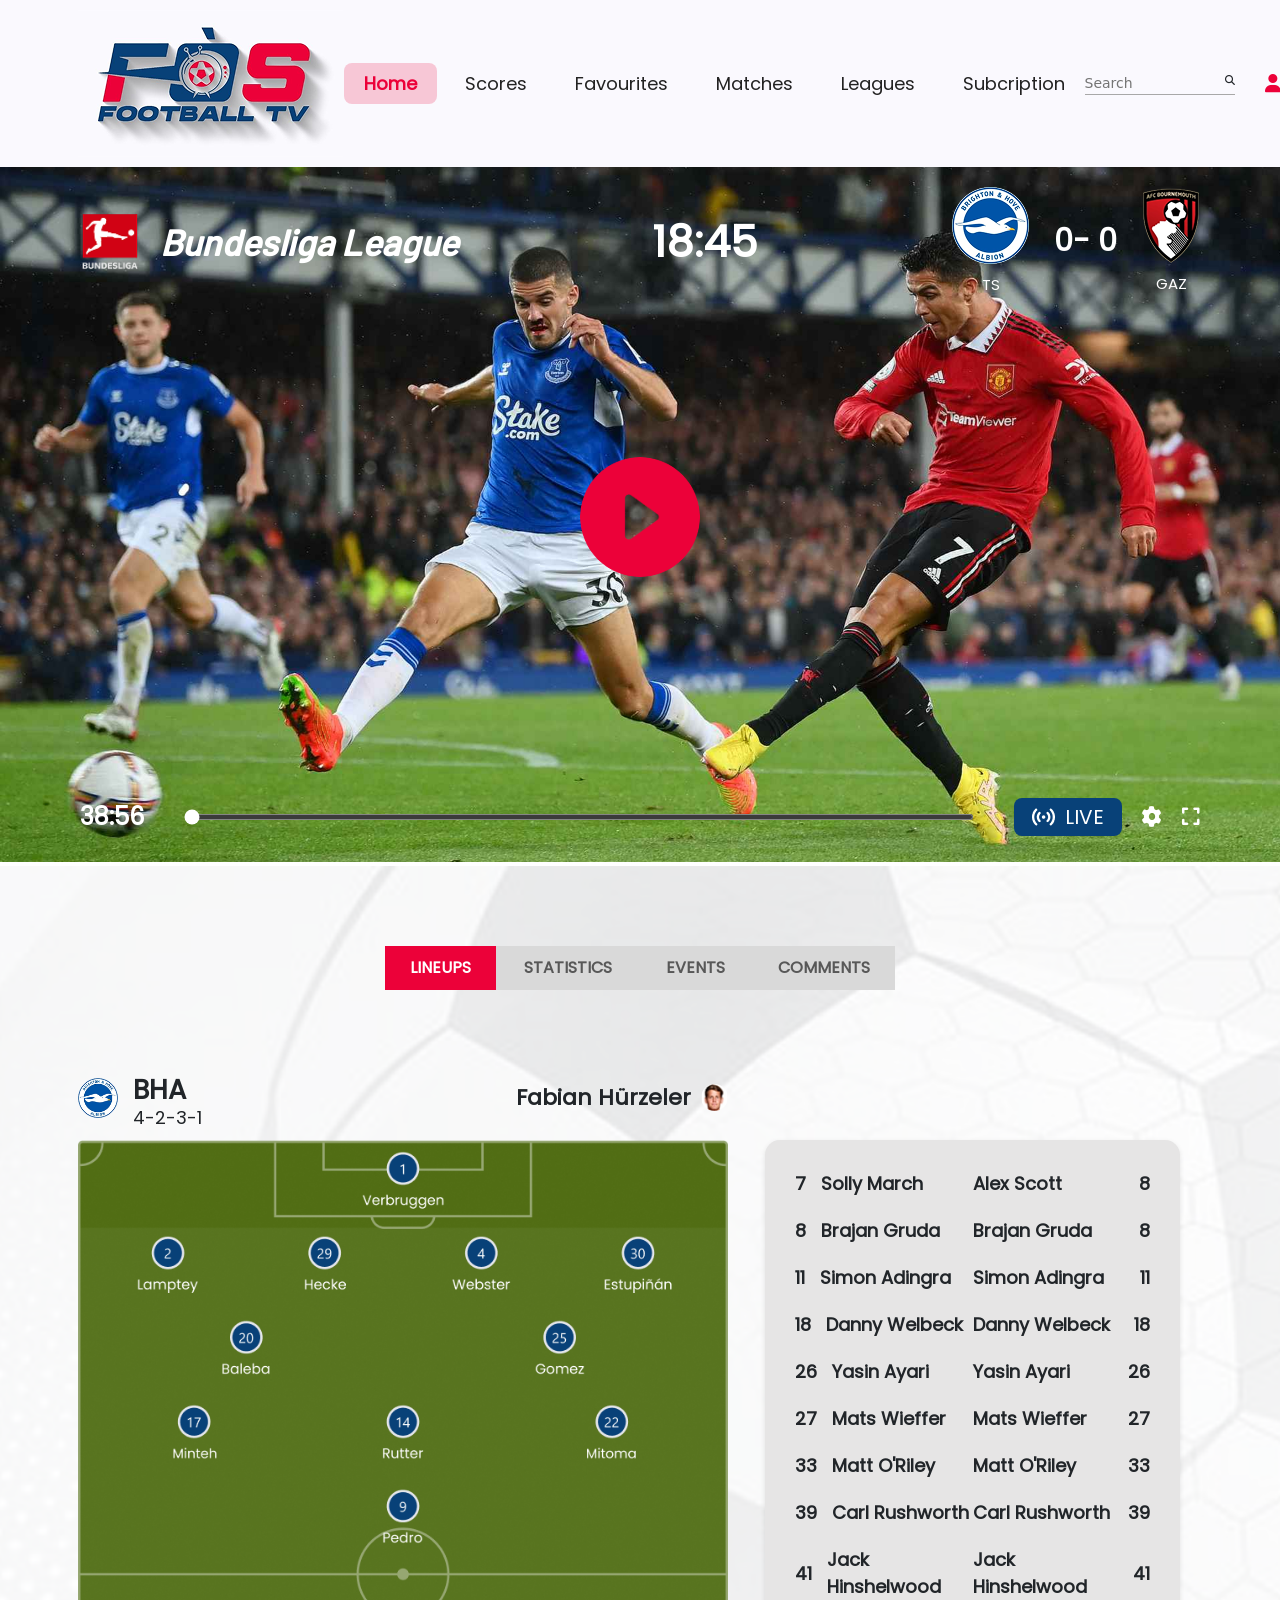
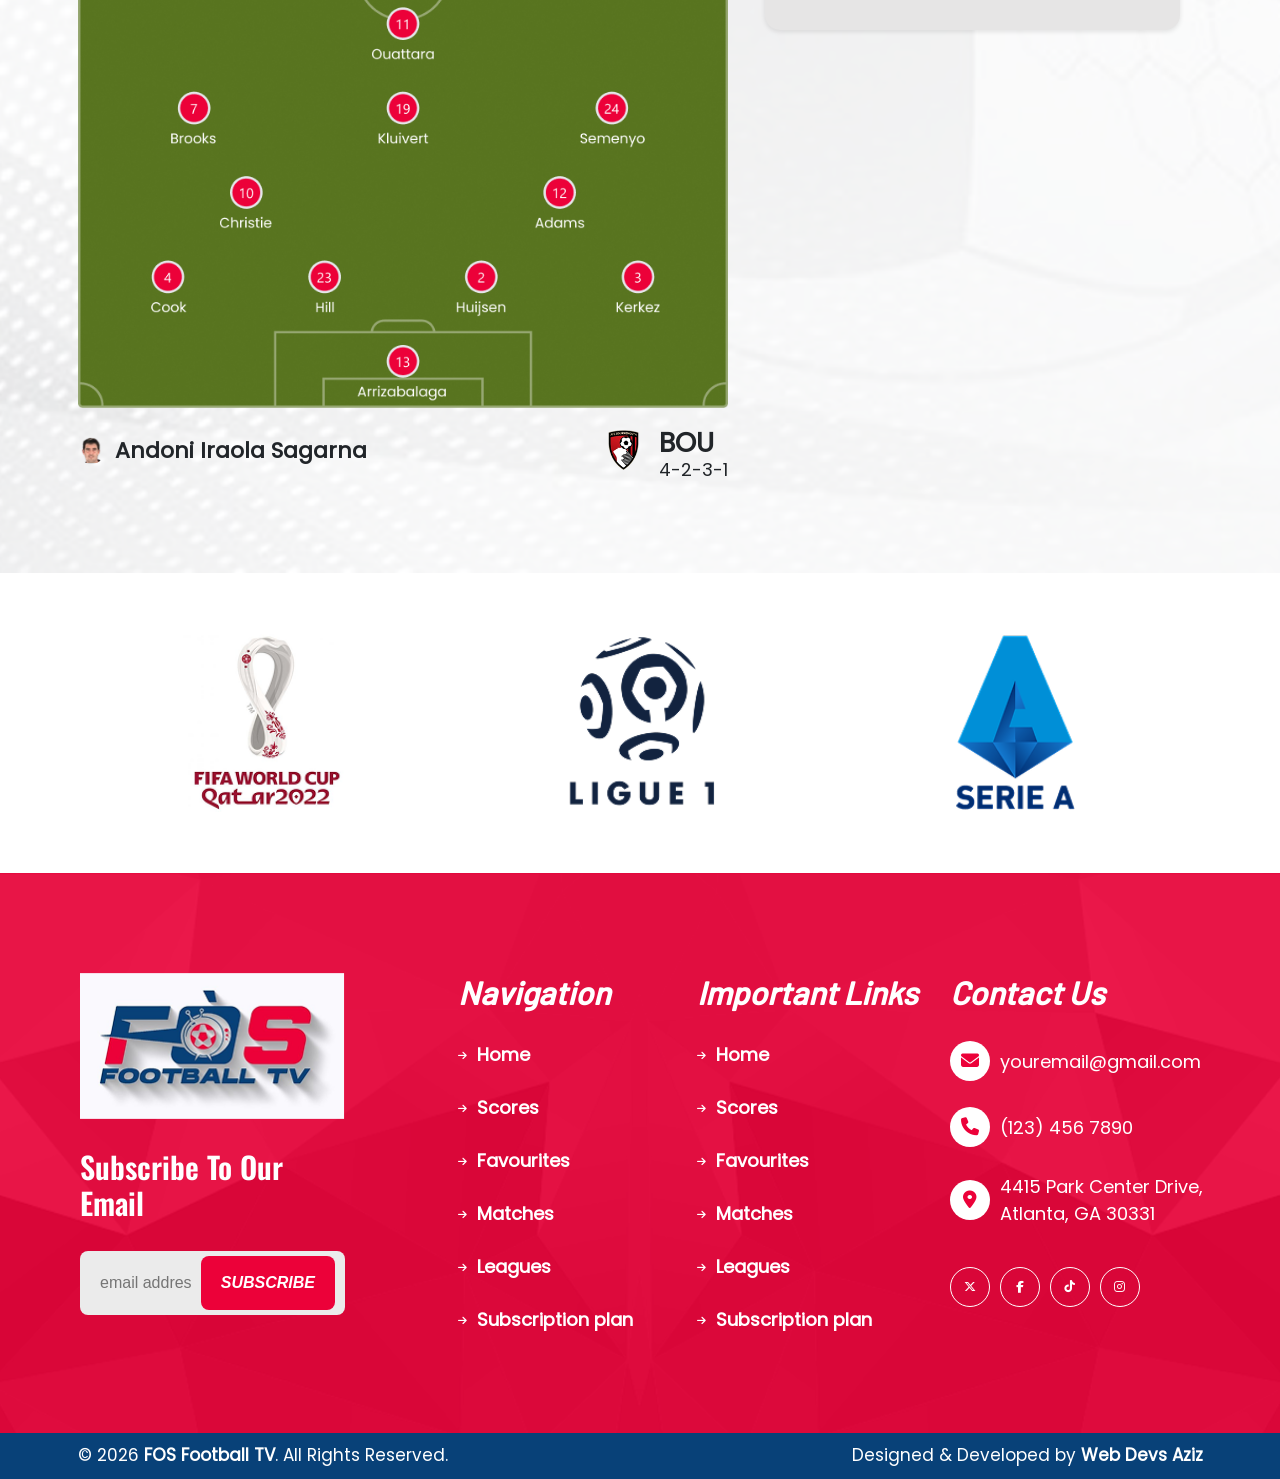
==== commit 52806836: "responsive two sections" ====
--- a/single-match.html
+++ b/single-match.html
@@ -119,13 +119,13 @@
               <span>Live</span>
             </button>
             <div class="position-relative">
-              <button class="setting-btn"><i class="fa-solid fa-gear"></i>set</button>
+              <button class="setting-btn"><i class="fa-solid fa-gear"></i></button>
               <div class="setting-drp">
                 <button class="download-video">Download Video</button>
               </div>
             </div>
             <button class="expand">
-              <i class="fa-solid fa-expand"></i>full
+              <i class="fa-solid fa-expand"></i>
             </button>
           </div>
         </div>
--- a/assets/css/style.css
+++ b/assets/css/style.css
@@ -541,7 +541,7 @@
   padding: 10px;
 }
 
-.setting-drp.active{
+.setting-drp.active {
   display: block !important;
 }
 
@@ -749,8 +749,7 @@
   padding: 10px 0;
 }
 
-
-.players-list-2 li{
+.players-list-2 li {
   justify-content: space-between;
 }
 
@@ -955,4 +954,22 @@
   display: block;
 }
 
+.btn-class {
+  display: flex;
+  padding: 8px 20px;
+  align-items: center;
+  gap: 10px;
+  border-radius: 5px;
+  background: #ec0139;
+  color: #fff;
+  border: none;
+  font-size: 10px;
+  font-weight: 600;
+  font-style: italic;
+  font-family: var(--barlow-font);
+}
+
+.column-btns {
+  display: none;
+}
 /* single page ends */
--- a/assets/css/responsive.css
+++ b/assets/css/responsive.css
@@ -25,9 +25,33 @@
   .bottom-para {
     font-size: 16px;
   }
+  .hour-left-text {
+    font-size: 14px;
+  }
   .btn-area button {
     padding: 8px 28px;
     font-size: 18px;
+  }
+  .league-container {
+    gap: 12px;
+    padding: 15px 10px;
+  }
+  .img-leagues {
+    height: 40px;
+    width: 40px;
+  }
+  .tab-area button {
+    padding: 12px;
+  }
+  .team-area img {
+    height: 90px;
+    width: 90px;
+  }
+  .match-card {
+    padding: 0 25px 30px;
+  }
+  .status-badge {
+    font-size: 12px;
   }
 }
 
@@ -50,6 +74,19 @@
   .side-bar-header {
     padding: 8px 26px;
     font-size: 16px !important;
+  }
+  .team_name_logo span {
+    font-size: 15px;
+  }
+  .game_area {
+    padding: 10px 25px;
+  }
+  .column-details {
+    padding: 0 25px;
+  }
+  .column-btns{
+    display: flex;
+    align-items: center;
   }
 }
 
@@ -79,6 +116,44 @@
   .live-badge {
     font-size: 16px;
   }
+  .hour-left-text {
+    font-size: 12px;
+  }
+  .team-area img {
+    height: 80px;
+    width: 80px;
+  }
+  .column-matches{
+    display: flex;
+    flex-direction: column;
+    align-items: end;
+  }
+  .side-bar-2{
+    width: 50%;
+  }
+}
+
+@media (max-width: 575px) {
+  .match-card {
+    padding: 0 10px 30px;
+  }
+  .team-area img {
+    height: 60px;
+    width: 60px;
+  }
+  .status-badge {
+    font-size: 10px;
+    padding: 4px 14px;
+  }
+  .team-name {
+    font-size: 12px;
+  }
+  .team-area {
+    gap: 10px;
+  }
+  .card-matches-area {
+    margin-top: 20px;
+}
 }
 
 @media (max-width: 480px) {
@@ -93,9 +168,17 @@
   .live-badge {
     font-size: 14px;
   }
-  .signal-img{
+  .signal-img {
     height: 20px;
     width: 20px;
     object-fit: contain;
   }
 }
+
+@media (max-width: 380px) {
+  .result-badge {
+    margin-left: -5px;
+    padding: 2px 10px;
+    font-size: 10px !important;
+  }
+}
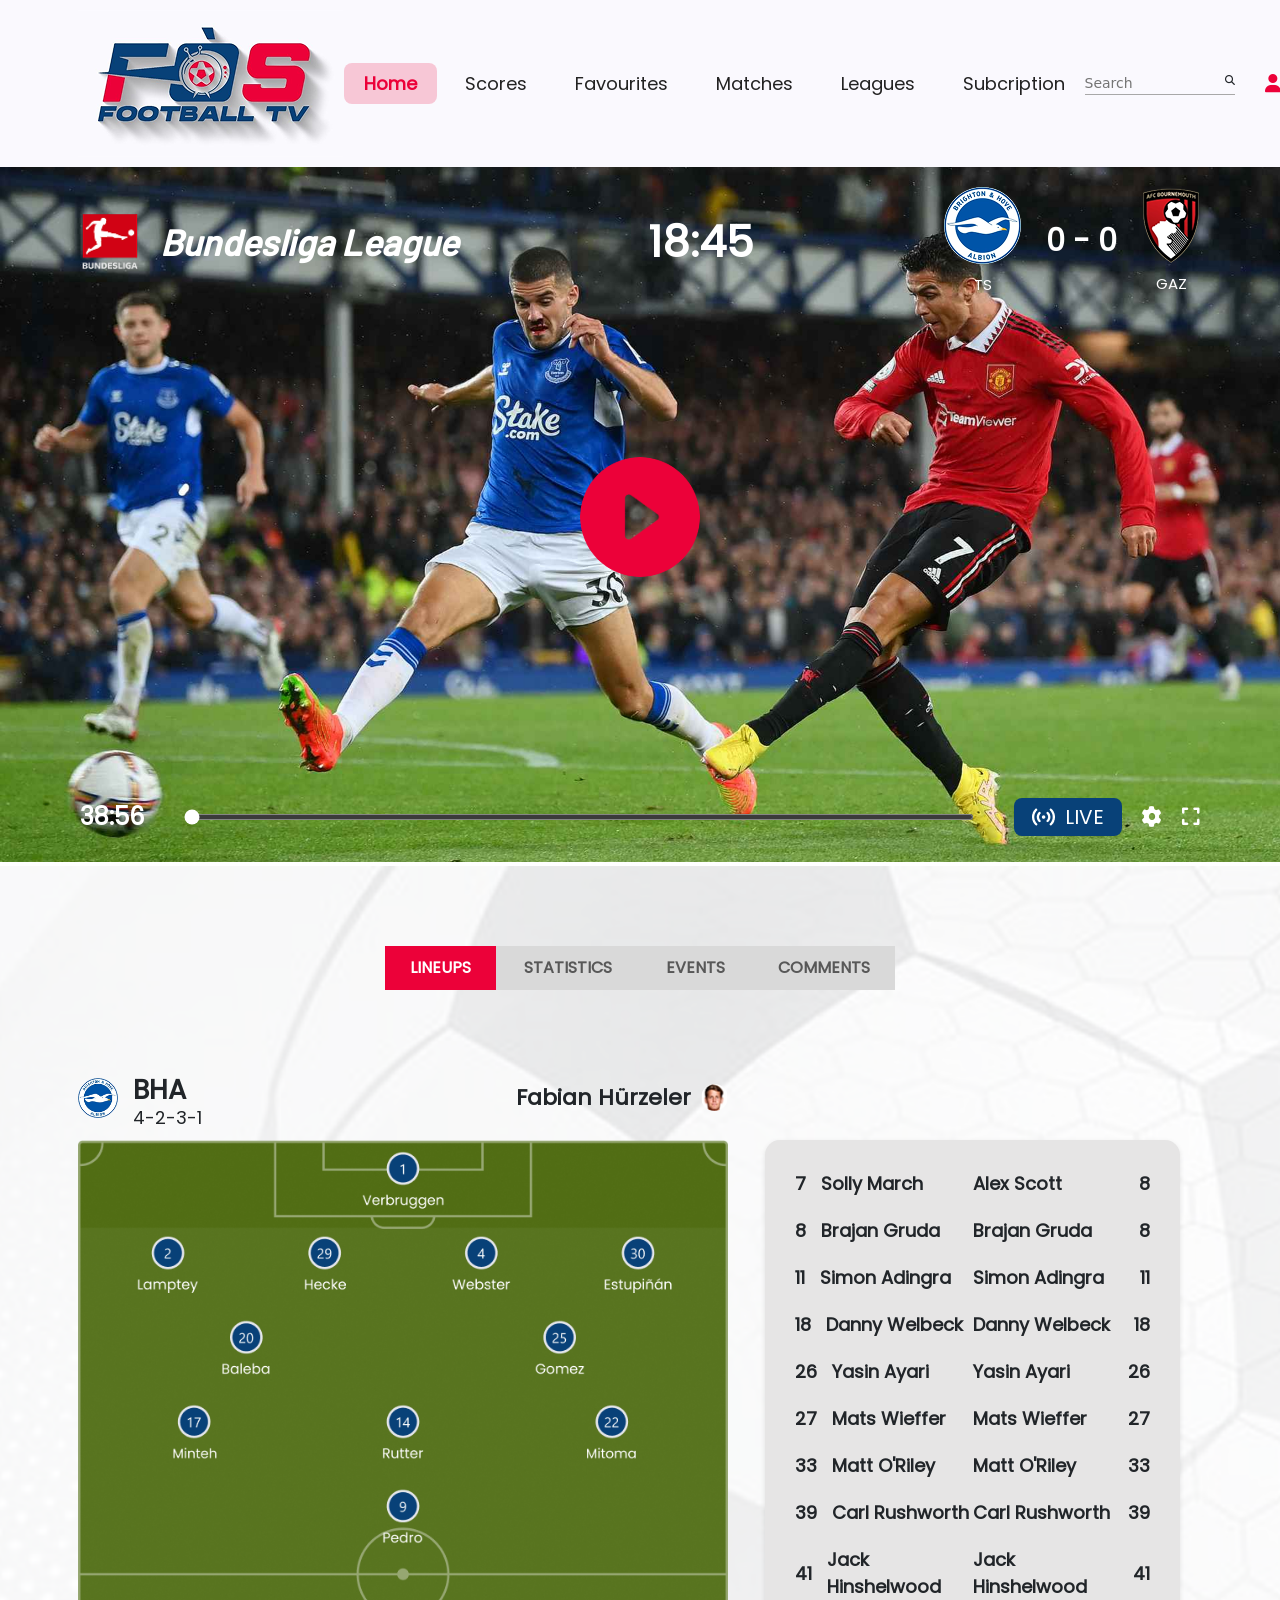
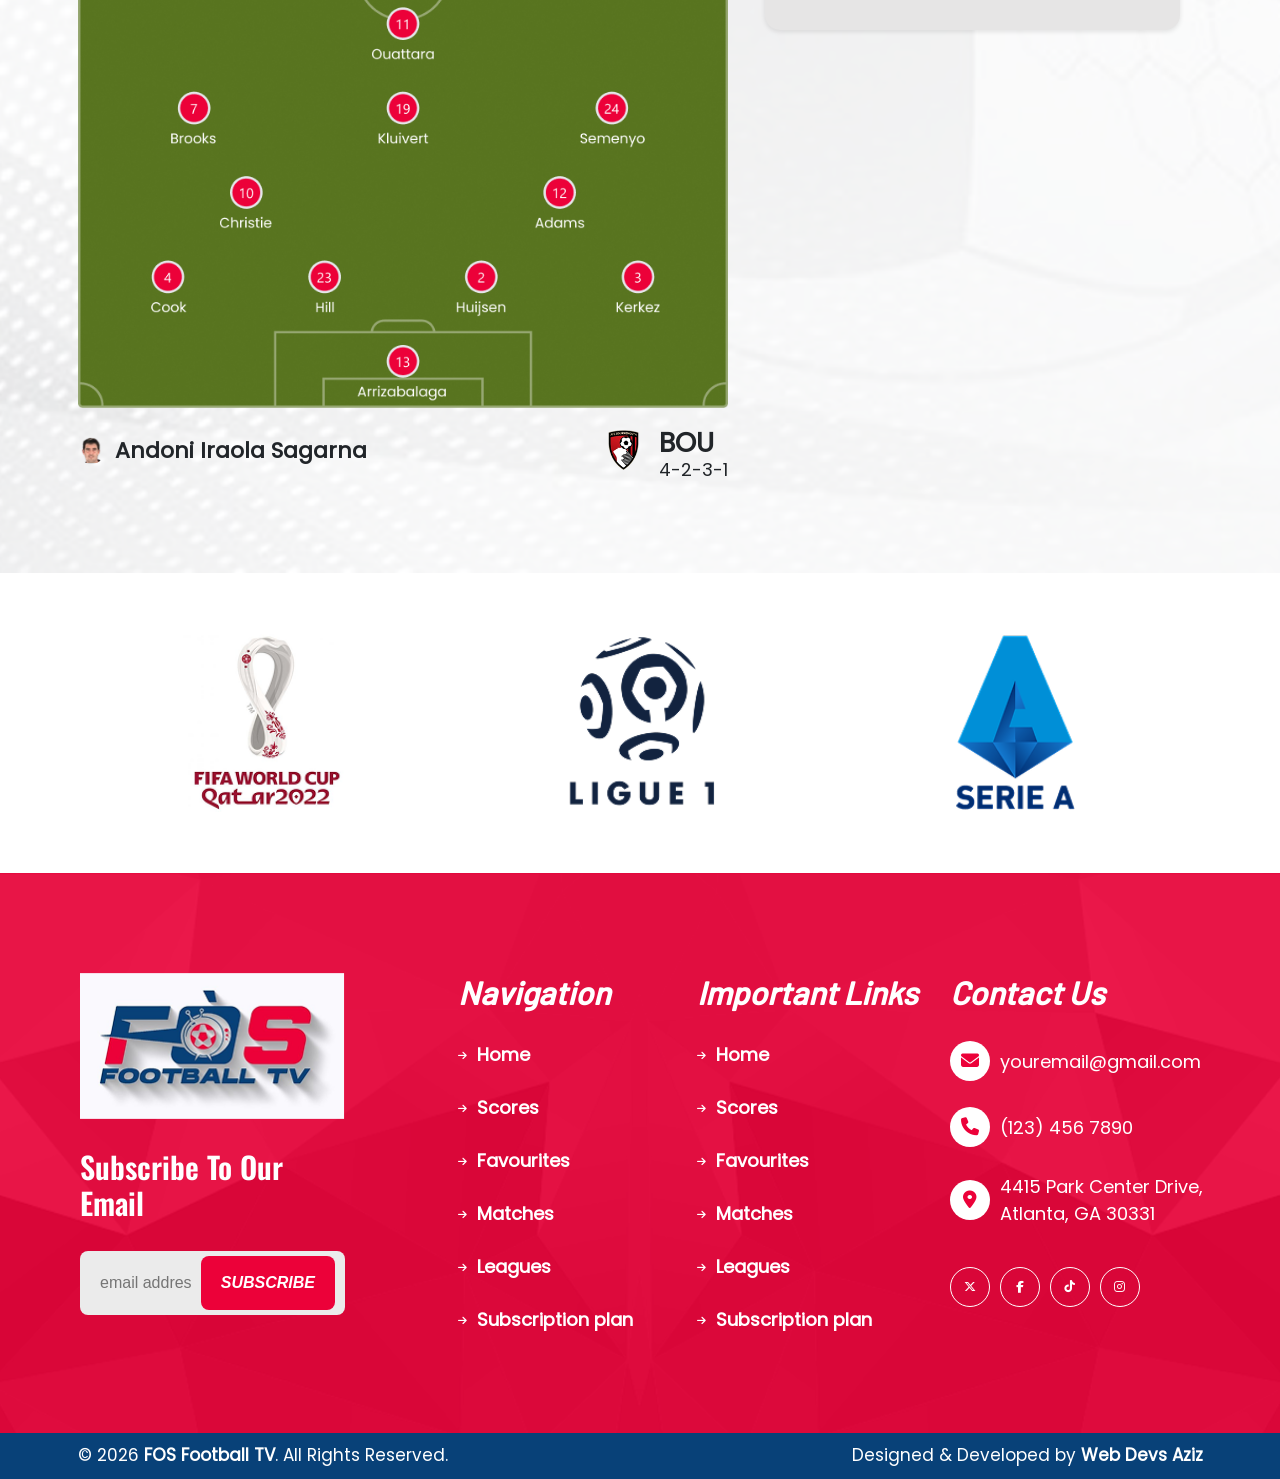
==== commit a95e6d8a: "stash changes" ====
--- a/single-match.html
+++ b/single-match.html
@@ -93,7 +93,7 @@
             </div>
             <!-- goals area -->
             <div class="goals_area">
-              <p class="goals_text"><span>0</span>- <span>0</span></p>
+              <p class="goals_text"><span>0</span> - <span>0</span></p>
             </div>
             <!-- team 2 -->
             <div class="teams_info">
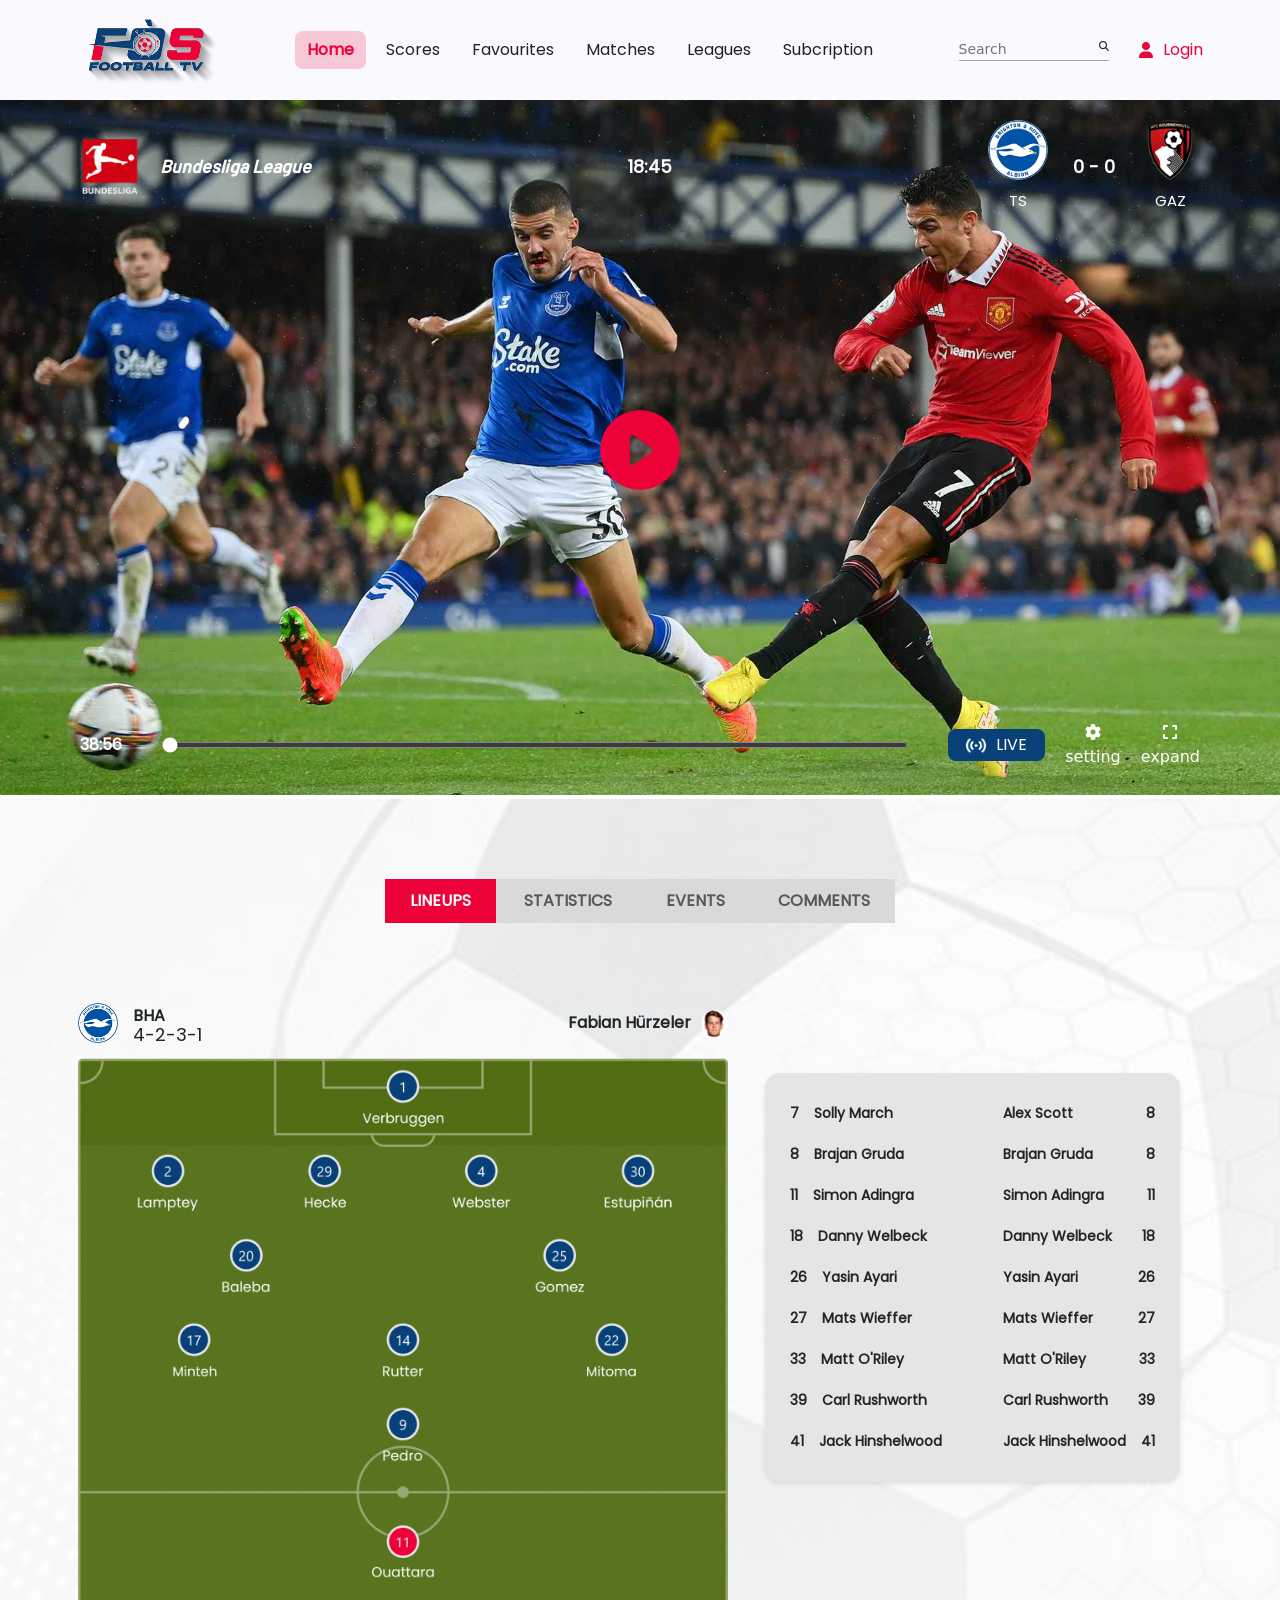
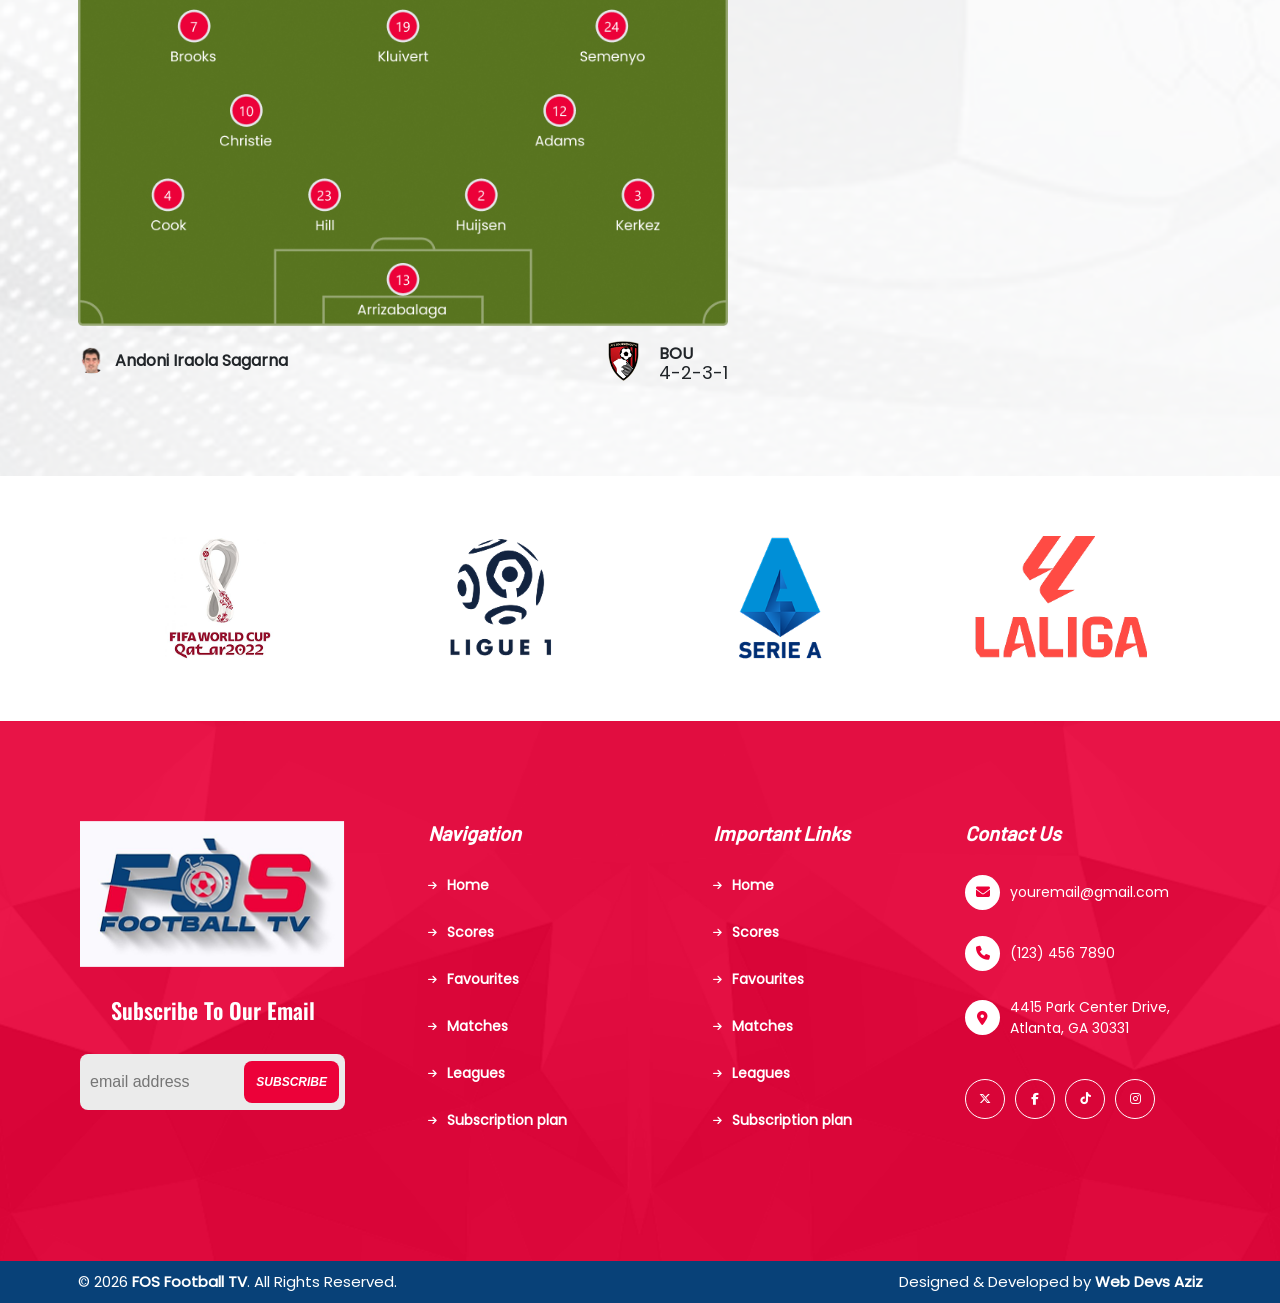
==== commit bb977ef3: "changes" ====
--- a/single-match.html
+++ b/single-match.html
@@ -36,10 +36,10 @@
           <div class="header-container">
             <img
               src="./assets/images/football-logo.png"
-              class="img-fluid"
+              class="img-fluid logo"
               alt=""
             />
-            <nav>
+            <nav class="hidden">
               <ul>
                 <li class="active"><a href="">Home</a></li>
                 <li><a href="">Scores</a></li>
@@ -58,6 +58,31 @@
                 <i class="fa-solid fa-user"></i>
                 Login
               </a>
+            </div>
+          </div>
+        </div>
+
+        <div class="side-bar-nav-area">
+          <div class="side-bar-nav">
+            <div class="sider-bar-header">
+              <img
+                src="./assets/images/football-logo.png"
+                class="img-fluid menu-logo"
+                alt=""
+              />
+              <button class="close-btn">
+                <i class="fa-solid fa-x-mark"></i>close
+              </button>
+            </div>
+            <div class="side-bar-body">
+              <ul class="link-menu">
+                <li><a href="">Home</a></li>
+                <li><a href="">Scores</a></li>
+                <li><a href="">Favourites</a></li>
+                <li><a href="">Matches</a></li>
+                <li><a href="">Leagues</a></li>
+                <li><a href="">Subscription</a></li>
+              </ul>
             </div>
           </div>
         </div>
@@ -119,13 +144,17 @@
               <span>Live</span>
             </button>
             <div class="position-relative">
-              <button class="setting-btn"><i class="fa-solid fa-gear"></i></button>
+              <button class="setting-btn">
+                <i class="fa-solid fa-gear"></i>
+                setting
+              </button>
               <div class="setting-drp">
                 <button class="download-video">Download Video</button>
               </div>
             </div>
             <button class="expand">
               <i class="fa-solid fa-expand"></i>
+              expand
             </button>
           </div>
         </div>
@@ -143,7 +172,7 @@
                 <button>Comments</button>
               </div>
             </div>
-            <div class="col-lg-7 col-12">
+            <div class="col-xl-7 col-lg-6 col-12">
               <div class="block_field">
                 <div class="team_formation mb-4">
                   <div class="team_placement">
@@ -194,7 +223,7 @@
                 </div>
               </div>
             </div>
-            <div class="col-lg-5 col-12 padding-column ">
+            <div class="col-xl-5 col-lg-6 col-12 padding-column">
               <div class="combination_block">
                 <ul class="players-list">
                   <li>
@@ -329,10 +358,10 @@
         <div class="footer-main">
           <div class="container">
             <div class="row">
-              <div class="col-lg-3 columns-ft">
+              <div class="col-lg-3 col-md-6 col-sm-6 col-12 columns-ft mb-5">
                 <img
                   src="./assets/images/football-logo.png"
-                  class="img-fluid mb-5"
+                  class="img-fluid mb-5 logo-2"
                   alt=""
                 />
                 <h4 class="sub-hd mb-5">Subscribe to Our Email</h4>
@@ -343,7 +372,10 @@
                   </div>
                 </form>
               </div>
-              <div class="col-lg-3 column-position">
+              <div class="divider"></div>
+              <div
+                class="col-lg-3 col-md-4 col-sm-4 col-6 column-position mb-5"
+              >
                 <div>
                   <h3 class="ft-col-hd mb-5">Navigation</h3>
                   <ul class="ft-nav-links">
@@ -386,7 +418,9 @@
                   </ul>
                 </div>
               </div>
-              <div class="col-lg-3 column-position">
+              <div
+                class="col-lg-3 col-md-4 col-sm-4 col-6 column-position mb-5"
+              >
                 <div>
                   <h3 class="ft-col-hd mb-5">Important Links</h3>
                   <ul class="ft-nav-links">
@@ -429,7 +463,9 @@
                   </ul>
                 </div>
               </div>
-              <div class="col-lg-3 column-position">
+              <div
+                class="col-lg-3 col-md-4 col-sm-4 col-8 column-position mb-5"
+              >
                 <div>
                   <h3 class="ft-col-hd mb-5">Contact Us</h3>
                   <ul class="ft-nav-links ft-nav-links-2">
--- a/assets/css/style.css
+++ b/assets/css/style.css
@@ -972,4 +972,122 @@
 .column-btns {
   display: none;
 }
+
+.divider {
+  display: none;
+}
+
+.side-bar-nav-area {
+  display: none;
+  justify-content: flex-end;
+  position: fixed;
+  z-index: 999;
+  left: 0;
+  top: 0;
+  height: 100vh;
+  width: 100%;
+  background: #0000007a;
+}
+
+/* Sidebar Container */
+.side-bar-nav {
+  position: relative;
+  right: -100%;
+  height: 100vh;
+  width: 280px;
+  background: linear-gradient(135deg, #ec0139, #ff5733);
+  box-shadow: 5px 0 15px rgba(0, 0, 0, 0.3);
+  display: flex;
+  flex-direction: column;
+}
+
+/* Sidebar Header */
+.sider-bar-header {
+  display: flex;
+  align-items: center;
+  justify-content: space-between;
+  padding: 15px 20px;
+  border-bottom: 2px solid rgba(255, 255, 255, 0.2);
+}
+
+/* Logo Styling */
+.menu-logo {
+  height: 70px;
+  width: 70px;
+  object-fit: contain;
+}
+
+/* Close Button */
+.close-btn {
+  color: #fff;
+  border: none;
+  background: none;
+  font-size: 22px;
+  cursor: pointer;
+  transition: transform 0.3s ease-in-out;
+}
+
+.close-btn:hover {
+  transform: rotate(90deg) scale(1.1);
+}
+
+/* Sidebar Body */
+.side-bar-body {
+  padding: 20px;
+  flex-grow: 1;
+}
+
+/* Menu List */
+.link-menu {
+  display: flex;
+  flex-direction: column;
+  gap: 15px;
+  padding: 0;
+}
+
+/* Menu Items */
+.link-menu li {
+  list-style: none;
+  width: 100%;
+  border: 2px solid transparent;
+  border-radius: 12px;
+  padding: 12px 18px;
+  position: relative;
+  background: rgba(255, 255, 255, 0.15);
+  backdrop-filter: blur(10px);
+  display: flex;
+  align-items: center;
+  gap: 10px;
+  transition: all 0.3s ease-in-out;
+}
+
+/* Hover Effect */
+.link-menu li:hover {
+  background: rgba(255, 255, 255, 0.25);
+  border: 2px solid #ffdd57;
+  transform: scale(1.05);
+  box-shadow: 0px 0px 10px rgba(255, 255, 255, 0.3);
+}
+
+/* Menu Links */
+.link-menu li a {
+  text-decoration: none;
+  color: #fff;
+  font-size: 17px;
+  font-weight: 600;
+  flex-grow: 1;
+  transition: color 0.3s ease-in-out;
+}
+
+/* Hover Text Color */
+.link-menu li:hover a {
+  color: #192d41;
+}
+
+/* Menu Icons */
+.menu-icon {
+  font-size: 20px;
+  color: #fff;
+}
+
 /* single page ends */
--- a/assets/css/responsive.css
+++ b/assets/css/responsive.css
@@ -4,6 +4,68 @@
   }
 }
 
+@media (max-width: 1440px) {
+  .logo {
+    height: 100px;
+    object-fit: contain;
+  }
+  .play-btn {
+    height: 80px;
+    width: 80px;
+  }
+  .time_audio,
+  .team_short_name,
+  .player_name,
+  .group-area-2 button {
+    font-size: 18px;
+  }
+
+  .tournament_score_name,
+  .match_time {
+    font-size: 30px;
+  }
+
+  .time_audio,
+  .team_short_name,
+  .player_name {
+    font-size: 20px;
+  }
+
+  .players-list li {
+    font-size: 16px;
+  }
+
+  .ft-nav-links li a {
+    font-size: 16px;
+  }
+
+  .sub-hd {
+    font-size: 25px;
+  }
+  .column-position {
+    align-items: center;
+  }
+
+  .brand-img {
+    height: 150px;
+  }
+
+  .ft-col-hd {
+    font-size: 25px;
+  }
+
+  nav ul li {
+    padding: 7px 15px;
+  }
+  .input-footer button {
+    padding: 15px;
+    font-size: 14px;
+  }
+  .footer-bt-text {
+    font-size: 15px;
+  }
+}
+
 @media (max-width: 1399px) {
   .heading-text {
     font-size: 55px;
@@ -13,6 +75,104 @@
   }
   .btn-area button {
     padding: 5px 35px;
+  }
+  .logo {
+    height: 80px;
+  }
+  nav ul li {
+    padding: 7px 12px;
+  }
+  nav ul li a,
+  .auth-login,
+  nav ul li.active a {
+    font-size: 16px;
+  }
+  .tournament_score_name,
+  .match_time,
+  .goals_text {
+    font-size: 25px;
+  }
+
+  .teams_info img {
+    height: 60px;
+    width: 60px;
+    border-radius: 50%;
+    object-fit: contain;
+  }
+
+  .time_audio,
+  .team_short_name,
+  .player_name,
+  .group-area-2 button {
+    font-size: 18px;
+  }
+
+  .group-area-2 img {
+    height: 20px;
+    width: 20px;
+    object-fit: contain;
+  }
+
+  .players-list li {
+    font-size: 14px;
+  }
+
+  .combination_block {
+    padding: 20px 25px;
+  }
+  .ft-nav-links li a {
+    font-size: 14px;
+  }
+  .ft-col-hd {
+    font-size: 22px;
+  }
+  .sub-hd {
+    font-size: 22px;
+    text-align: center;
+  }
+  .input-footer {
+    padding: 4px 6px;
+    padding-left: 10px;
+  }
+  .input-footer button {
+    padding: 12px;
+    font-size: 12px;
+  }
+
+  .icon-social {
+    height: 35px;
+    width: 35px;
+  }
+  .icon-social i {
+    font-size: 14px !important;
+  }
+  .column-ft img {
+    height: 120px;
+    width: 100%;
+    object-fit: contain;
+  }
+}
+
+@media (max-width: 1366px) {
+  .tournament_score_name,
+  .match_time,
+  .goals_text {
+    font-size: 18px;
+  }
+
+  .brand-img {
+    height: 125px;
+  }
+
+  .ft-col-hd {
+    font-size: 20px;
+  }
+
+  .time_audio,
+  .team_short_name,
+  .player_name,
+  .group-area-2 button {
+    font-size: 16px;
   }
 }
 
@@ -53,6 +213,84 @@
   .status-badge {
     font-size: 12px;
   }
+
+  nav ul li {
+    padding: 7px 10px;
+  }
+
+  nav ul li a,
+  .auth-login,
+  nav ul li.active a {
+    font-size: 14px;
+  }
+  .logo {
+    height: 65px;
+  }
+  nav ul {
+    gap: 5px;
+  }
+  .brand-img {
+    height: 110px;
+  }
+  .brand_section {
+    padding: 50px 80px;
+  }
+  .lineups_section {
+    padding: 50px 10px;
+  }
+  .time_audio,
+  .team_short_name,
+  .player_name,
+  .group-area-2 button {
+    font-size: 14px;
+  }
+  .players-list li {
+    font-size: 12px;
+  }
+  .tournament_score_name,
+  .match_time,
+  .goals_text {
+    font-size: 16px;
+  }
+  .audio_player {
+    gap: 25px;
+  }
+
+  .sub-hd {
+    font-size: 20px;
+  }
+  .tabs-btn-2 button {
+    font-size: 14px;
+  }
+  .play-btn {
+    height: 60px;
+    width: 60px;
+  }
+  .ft-col-hd,
+  .sub-hd {
+    font-size: 18px;
+  }
+  .ft-nav-links li a {
+    font-size: 12px;
+  }
+  .logo-2 {
+    width: 100%;
+    height: 100px;
+    object-fit: contain;
+  }
+
+  .input-footer input {
+    height: 40px;
+    width: 80%;
+  }
+  .input-footer button {
+    padding: 10px;
+    font-size: 10px;
+  }
+  .social-icons-list a {
+    height: 30px;
+    width: 30px;
+  }
 }
 
 @media (max-width: 991px) {
@@ -84,9 +322,47 @@
   .column-details {
     padding: 0 25px;
   }
-  .column-btns{
+  .column-btns {
     display: flex;
     align-items: center;
+  }
+  .hidden {
+    display: none;
+  }
+  .padding-column {
+    padding: 40px 0;
+  }
+  .column-position {
+    align-items: unset;
+    flex-direction: row !important;
+  }
+
+  .ft-col-hd,
+  .sub-hd {
+    font-size: 16px;
+  }
+  .footer-bt-text {
+    font-size: 14px;
+  }
+  .logo-2 {
+    width: auto;
+  }
+
+  .sub-hd {
+    text-align: left;
+    margin-bottom: 10px;
+  }
+  .input-footer button {
+    font-size: 12px;
+  }
+  .brand-img {
+    height: 100px;
+  }
+  .league_tournament {
+    gap: 15px;
+  }
+  .divider {
+    display: block;
   }
 }
 
@@ -123,13 +399,78 @@
     height: 80px;
     width: 80px;
   }
-  .column-matches{
+  .column-matches {
     display: flex;
     flex-direction: column;
     align-items: end;
   }
-  .side-bar-2{
+  .side-bar-2 {
     width: 50%;
+  }
+  .brand-img {
+    height: 80px;
+  }
+  .footer-bt-text {
+    font-size: 12px;
+  }
+  .time_audio,
+  .team_short_name,
+  .player_name,
+  .group-area-2 button {
+    font-size: 12px;
+  }
+  .group-area-2 img {
+    height: 16px;
+    width: 16px;
+  }
+  .league_tournament {
+    gap: 10px;
+  }
+  .team-score-img {
+    height: 45px;
+    width: 45px;
+  }
+  .tournament_score_name,
+  .match_time,
+  .goals_text {
+    font-size: 14px;
+  }
+
+  .teams_info img {
+    height: 50px;
+    width: 50px;
+  }
+  .teams_info span {
+    font-size: 14px;
+  }
+  .score_area {
+    gap: 20px;
+  }
+  .play-btn {
+    height: 50px;
+    width: 50px;
+  }
+  .team_field_setup {
+    font-size: 14px;
+  }
+}
+
+@media (max-width: 640px) {
+  .team-score-card,
+  .audio_player {
+    padding: 10px 40px;
+  }
+  .brand_section {
+    padding: 30px 40px;
+  }
+  .footer-bottom-row {
+    display: flex;
+    flex-direction: column;
+    align-items: center;
+    gap: 10px;
+  }
+  .group-area-2 {
+    gap: 5px;
   }
 }
 
@@ -153,7 +494,42 @@
   }
   .card-matches-area {
     margin-top: 20px;
-}
+  }
+
+  .tabs-btn-2 button {
+    padding: 10px 20px;
+    font-size: 12px;
+  }
+  .play-btn {
+    height: 40px;
+    width: 40px;
+  }
+  .team-score-img,
+  .teams_info img {
+    height: 40px;
+    width: 40px;
+  }
+
+  .group-area-2 button {
+    padding: 4px 15px;
+  }
+  .audio_player {
+    gap: 15px;
+  }
+  .input-footer button {
+    padding: 12px 15px;
+  }
+  .sub-hd {
+    margin-bottom: 20px !important;
+  }
+  .columns-ft {
+    display: flex;
+    flex-direction: column;
+    align-items: center;
+  }
+  .column-position {
+    justify-content: center;
+  }
 }
 
 @media (max-width: 480px) {
@@ -172,6 +548,80 @@
     height: 20px;
     width: 20px;
     object-fit: contain;
+  }
+  .tournament_score_name,
+  .match_time,
+  .goals_text {
+    font-size: 12px;
+  }
+  .team-score-img,
+  .teams_info img {
+    height: 35px;
+    width: 35px;
+  }
+  .team-score-card,
+  .audio_player {
+    padding: 4px 20px;
+  }
+  .team-score-card {
+    top: 6px;
+  }
+  .audio_player {
+    bottom: 10px;
+  }
+}
+
+@media (max-width: 440px) {
+  .score_area {
+    gap: 12px;
+  }
+  .league_tournament {
+    gap: 8px;
+  }
+  .team-score-img,
+  .teams_info img {
+    height: 30px;
+    width: 30px;
+  }
+  .teams_info {
+    gap: 6px;
+  }
+  .group-area-2 button {
+    padding: 4px 10px;
+  }
+  .group-area-2 img {
+    height: 14px;
+    width: 14px;
+  }
+  .team-score-card,
+  .audio_player {
+    padding: 4px 15px;
+  }
+
+  .play-btn {
+    height: 35px;
+    width: 35px;
+  }
+  .search_area {
+    gap: 18px;
+  }
+  .logo {
+    height: 55px;
+  }
+  .tabs-btn-2 button {
+    padding: 10px 15px;
+  }
+  .brand_section {
+    padding: 30px 20px;
+  }
+  .brand-img {
+    height: 65px;
+  }
+  .lineups_section {
+    padding: 30px 10px;
+  }
+  .tabs-btn-2 {
+    margin-bottom: 50px;
   }
 }
 
@@ -181,4 +631,41 @@
     padding: 2px 10px;
     font-size: 10px !important;
   }
-}
+  .search-inp {
+    width: 120px;
+    font-size: 12px;
+  }
+  .tabs-btn-2 button {
+    padding: 10px 12px;
+    font-size: 10px;
+  }
+
+  .players-list li {
+    font-size: 10px;
+  }
+  .time_audio,
+  .team_short_name,
+  .player_name,
+  .group-area-2 button {
+    font-size: 10px;
+  }
+
+  .team-score-img,
+  .teams_info img {
+    height: 26px;
+    width: 26px;
+  }
+  .play-btn {
+    height: 30px;
+    width: 30px;
+  }
+  .score_area {
+    gap: 10px;
+  }
+
+  nav ul li a,
+  .auth-login,
+  nav ul li.active a {
+    font-size: 12px;
+  }
+}
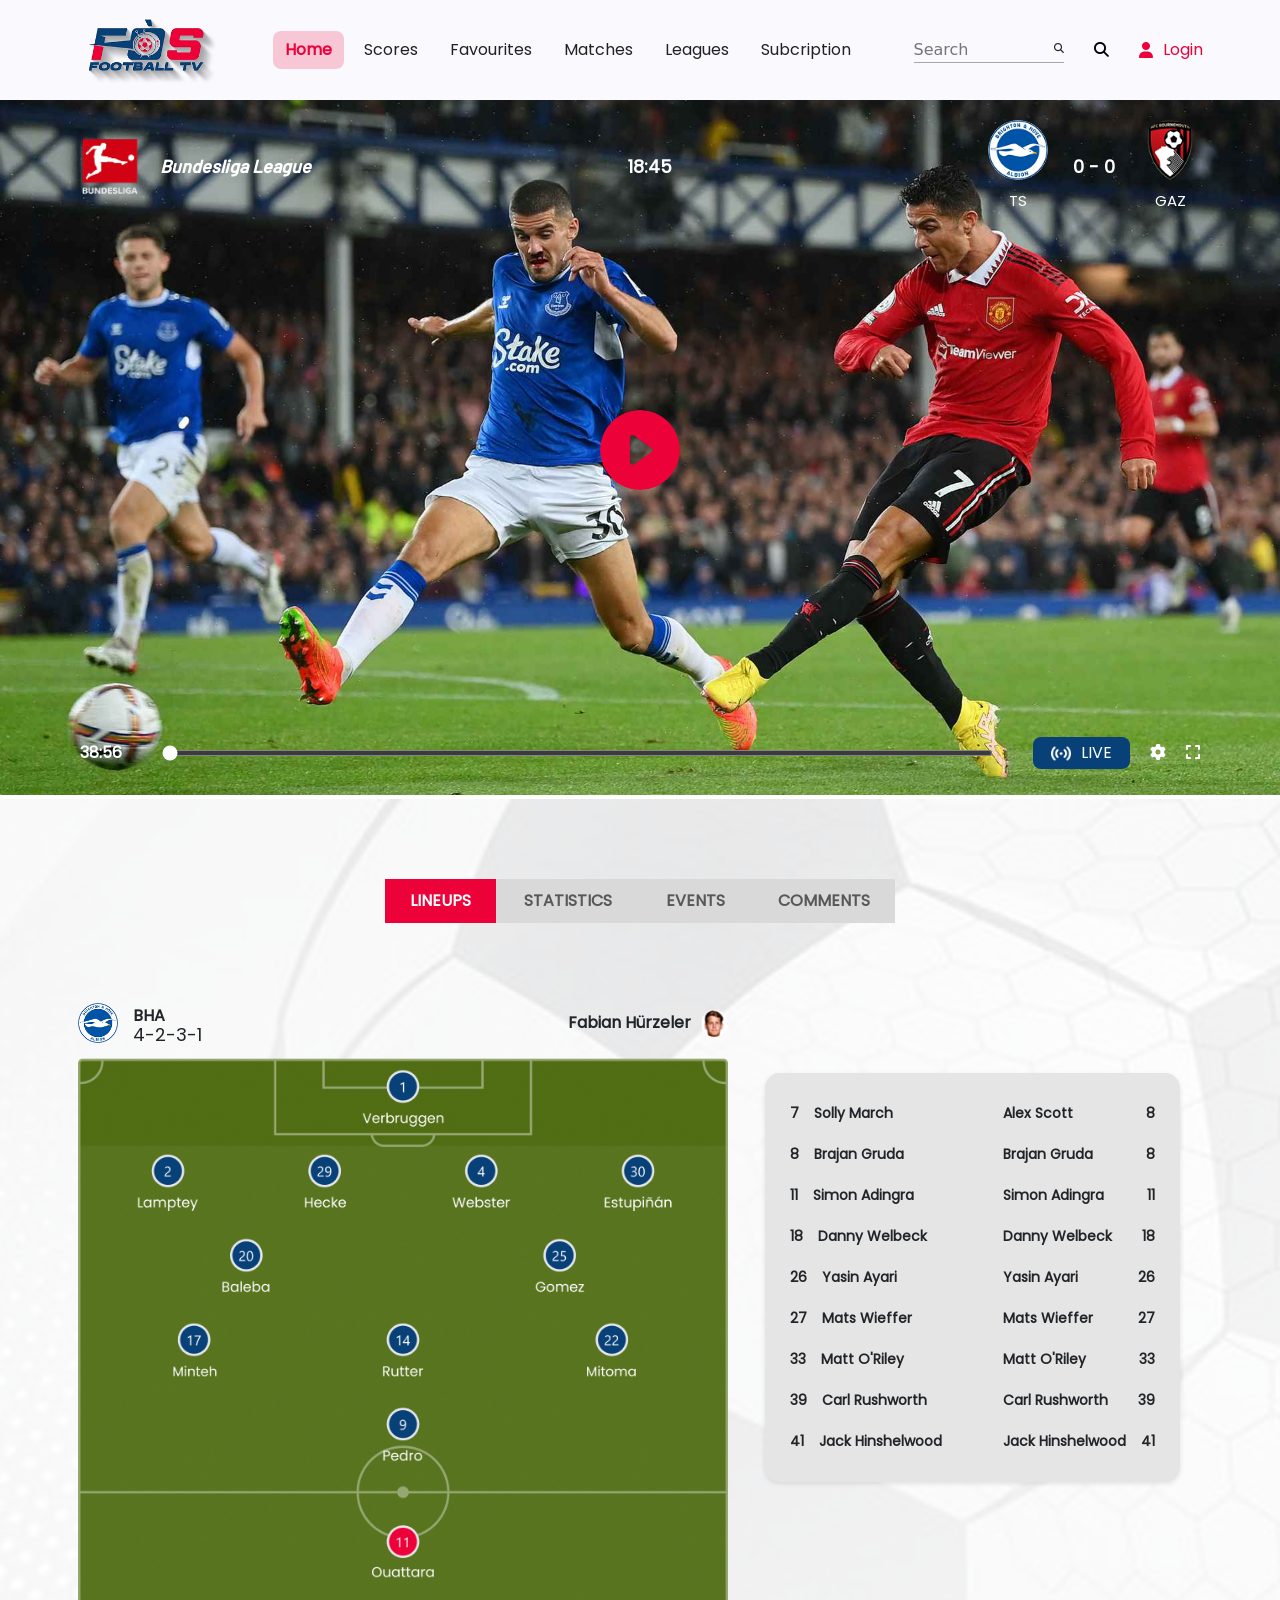
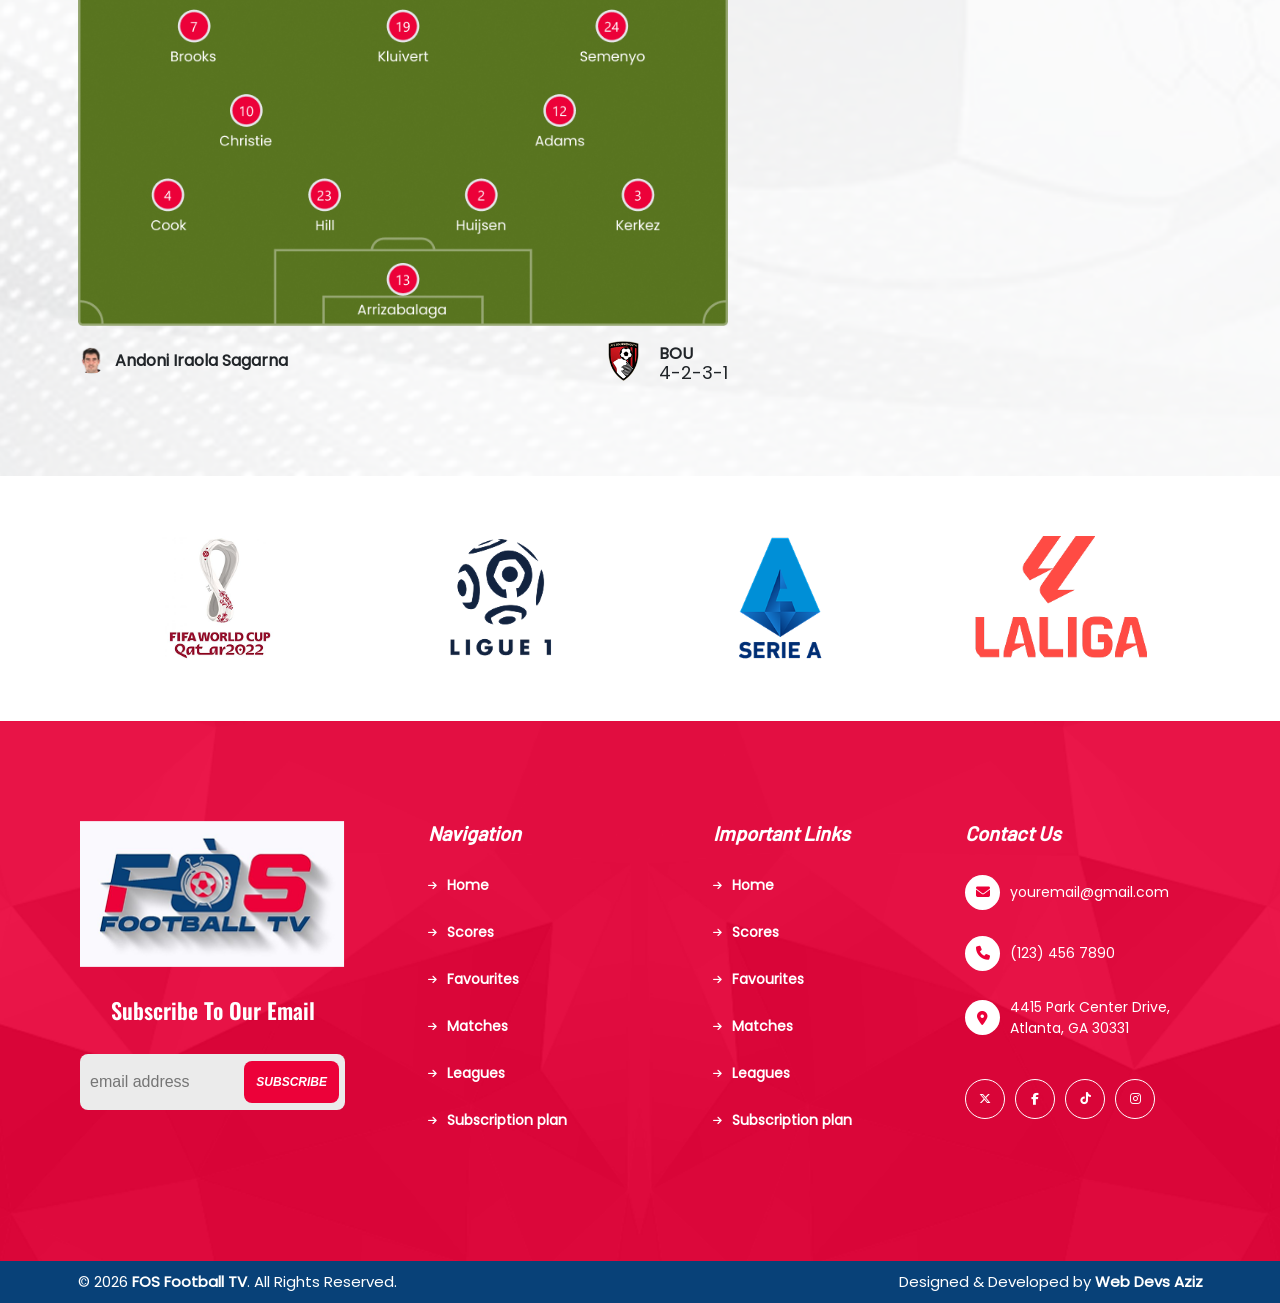
==== commit 140be23b: "updated" ====
--- a/single-match.html
+++ b/single-match.html
@@ -50,39 +50,82 @@
               </ul>
             </nav>
             <div class="search_area">
-              <div class="position-relative">
+              <div class="position-relative search-container">
                 <input type="text" class="search-inp" placeholder="Search" />
                 <i class="fa-solid fa-search abs-icon"></i>
               </div>
+              <a href="" class="icon-btn" data-bs-target="#exampleModal" data-bs-toggle="modal">
+                <i class="fa fa-search"></i>
+              </a>
               <a href="" class="auth-login">
                 <i class="fa-solid fa-user"></i>
                 Login
               </a>
-            </div>
-          </div>
-        </div>
-
-        <div class="side-bar-nav-area">
-          <div class="side-bar-nav">
-            <div class="sider-bar-header">
-              <img
-                src="./assets/images/football-logo.png"
-                class="img-fluid menu-logo"
-                alt=""
-              />
-              <button class="close-btn">
-                <i class="fa-solid fa-x-mark"></i>close
-              </button>
-            </div>
-            <div class="side-bar-body">
-              <ul class="link-menu">
-                <li><a href="">Home</a></li>
-                <li><a href="">Scores</a></li>
-                <li><a href="">Favourites</a></li>
-                <li><a href="">Matches</a></li>
-                <li><a href="">Leagues</a></li>
-                <li><a href="">Subscription</a></li>
-              </ul>
+              <button class="menu-btn"><i class="fa-solid fa-bars"></i></button>
+            </div>
+          </div>
+        </div>
+
+        <div class="side-bar-nav">
+          <div class="sider-bar-header">
+            <img
+              src="./assets/images/football-logo.png"
+              class="img-fluid menu-logo"
+              alt=""
+            />
+            <button class="close-btn">
+              <i class="fa-solid fa-x"></i>
+            </button>
+          </div>
+          <div class="side-bar-body">
+            <ul class="link-menu">
+              <li><a href="">Home</a></li>
+              <li><a href="">Scores</a></li>
+              <li><a href="">Favourites</a></li>
+              <li><a href="">Matches</a></li>
+              <li><a href="">Leagues</a></li>
+              <li><a href="">Subscription</a></li>
+            </ul>
+          </div>
+        </div>
+
+        <div
+          class="modal fade"
+          id="exampleModal"
+          tabindex="-1"
+          aria-labelledby="exampleModalLabel"
+          aria-modal="true"
+          role="dialog"
+        >
+          <div class="modal-dialog modal-dialog-centered">
+            <div class="modal-content">
+              <div class="modal-header">
+                <h5 class="modal-title" id="">FOS Footbal Tv</h5>
+                <button
+                  type="button"
+                  class="btn-close"
+                  data-bs-dismiss="modal"
+                  aria-label="Close"
+                ></button>
+              </div>
+              <div class="modal-body">
+                <form role="form" action="">
+                  <div class="confirmationField mb-3">
+                    <label for="" class="form-label"
+                      >Search What You Want</label
+                    >
+                    <input
+                      class="form-control"
+                      placeholder="Type Here To Search"
+                      type="text"
+                      required=""
+                    />
+                  </div>
+                  <button class="modal-search w-100" type="submit">
+                    Search Now
+                  </button>
+                </form>
+              </div>
             </div>
           </div>
         </div>
@@ -146,7 +189,6 @@
             <div class="position-relative">
               <button class="setting-btn">
                 <i class="fa-solid fa-gear"></i>
-                setting
               </button>
               <div class="setting-drp">
                 <button class="download-video">Download Video</button>
@@ -154,7 +196,6 @@
             </div>
             <button class="expand">
               <i class="fa-solid fa-expand"></i>
-              expand
             </button>
           </div>
         </div>
--- a/assets/css/style.css
+++ b/assets/css/style.css
@@ -33,7 +33,9 @@
   --poppin-font: "poppins";
   --poppin-font-2: "poppins-bold";
   --barlow-font: "barlow";
-  --red-color: "#ec0139";
+  --red-color: #ec0139;
+  --white: #fff;
+  --black: #000;
 }
 
 @media (min-width: 1600px) {
@@ -251,6 +253,9 @@
 }
 
 .side-bar-header {
+  display: flex;
+  align-items: center;
+  justify-content: space-between;
   background: #ec0139;
   text-align: center;
   color: #fff;
@@ -261,10 +266,15 @@
   font-weight: 700;
   font-style: italic;
   font-size: 18px;
-  line-height: 48px;
-  letter-spacing: 0%;
-  vertical-align: middle;
   text-transform: uppercase;
+}
+
+.close-btn-2{
+  display: none;
+  background: transparent;
+  color: #fff;
+  border: none;
+  font-size: 14px;
 }
 
 .league-container {
@@ -500,7 +510,7 @@
   width: 150px;
   border-bottom: 1px solid #a8a8a8;
   background: none;
-  font-size: 14px;
+  font-size: 16px;
   color: #656565;
   outline: none;
 }
@@ -955,7 +965,7 @@
 }
 
 .btn-class {
-  display: flex;
+  display: none;
   padding: 8px 20px;
   align-items: center;
   gap: 10px;
@@ -963,7 +973,7 @@
   background: #ec0139;
   color: #fff;
   border: none;
-  font-size: 10px;
+  font-size: 12px;
   font-weight: 600;
   font-style: italic;
   font-family: var(--barlow-font);
@@ -977,7 +987,7 @@
   display: none;
 }
 
-.side-bar-nav-area {
+/* .side-bar-nav-area {
   display: none;
   justify-content: flex-end;
   position: fixed;
@@ -987,18 +997,34 @@
   height: 100vh;
   width: 100%;
   background: #0000007a;
+  transition:1s;
+} */
+
+.menu-btn {
+  display: none;
+  background: transparent;
+  border: none;
+  font-size: 20px;
 }
 
 /* Sidebar Container */
 .side-bar-nav {
-  position: relative;
+  position: fixed;
+  top: 0;
   right: -100%;
   height: 100vh;
-  width: 280px;
+  width: 320px;
   background: linear-gradient(135deg, #ec0139, #ff5733);
   box-shadow: 5px 0 15px rgba(0, 0, 0, 0.3);
   display: flex;
   flex-direction: column;
+  z-index: 999;
+  transition: 1s;
+  overflow-y: auto;
+}
+
+.side-bar-nav.active {
+  right: 0;
 }
 
 /* Sidebar Header */
@@ -1022,11 +1048,10 @@
   color: #fff;
   border: none;
   background: none;
-  font-size: 22px;
+  font-size: 18px;
   cursor: pointer;
   transition: transform 0.3s ease-in-out;
 }
-
 .close-btn:hover {
   transform: rotate(90deg) scale(1.1);
 }
@@ -1090,4 +1115,44 @@
   color: #fff;
 }
 
+.modal-body,
+.modal-header {
+  padding: 15px 40px !important;
+}
+.modal-content {
+  background-color: var(--white);
+  border-radius: 10px;
+}
+.modal-content label {
+  color: var(--black);
+  font-size: 16px;
+  margin-bottom: 8px;
+  font-family: var(--poppin-font);
+}
+.modal-content input {
+  font-size: 15px;
+  padding: 10px 20px;
+  margin-bottom: 45px;
+}
+.modal-content input:focus-visible {
+  box-shadow: none;
+}
+
+.icon-btn{
+  font-size: 15px;
+  color: #000;
+}
+.modal-search {
+  background: var(--red-color);
+  width: 100%;
+  font-size: 15px;
+  color: var(--white);
+  font-weight: 700;
+  line-height: 20px;
+  text-align: center;
+  border: transparent;
+  height: 40px;
+  font-family: var(--poppin-font);
+  letter-spacing: 1px;
+}
 /* single page ends */
--- a/assets/css/responsive.css
+++ b/assets/css/responsive.css
@@ -364,6 +364,36 @@
   .divider {
     display: block;
   }
+  .menu-btn {
+    display: flex;
+  }
+  .search-container {
+    display: none;
+  }
+  .btn-class {
+    display: flex;
+  }
+
+  .column-sidebar-2 {
+    height: 100vh;
+    position: fixed;
+    width: 300px;
+    top: 0;
+    left: -100%;
+    z-index: 999;
+    transition: 1s;
+  }
+
+  .column-sidebar-2.active {
+    left: 0;
+  }
+  .column-sidebar-2 .leagues {
+    height: 90%;
+    overflow-y: auto;
+  }
+  .close-btn-2 {
+    display: block;
+  }
 }
 
 @media (max-width: 767px) {
@@ -668,4 +698,7 @@
   nav ul li.active a {
     font-size: 12px;
   }
-}
+  .side-bar-nav {
+    width: 280px;
+  }
+}
